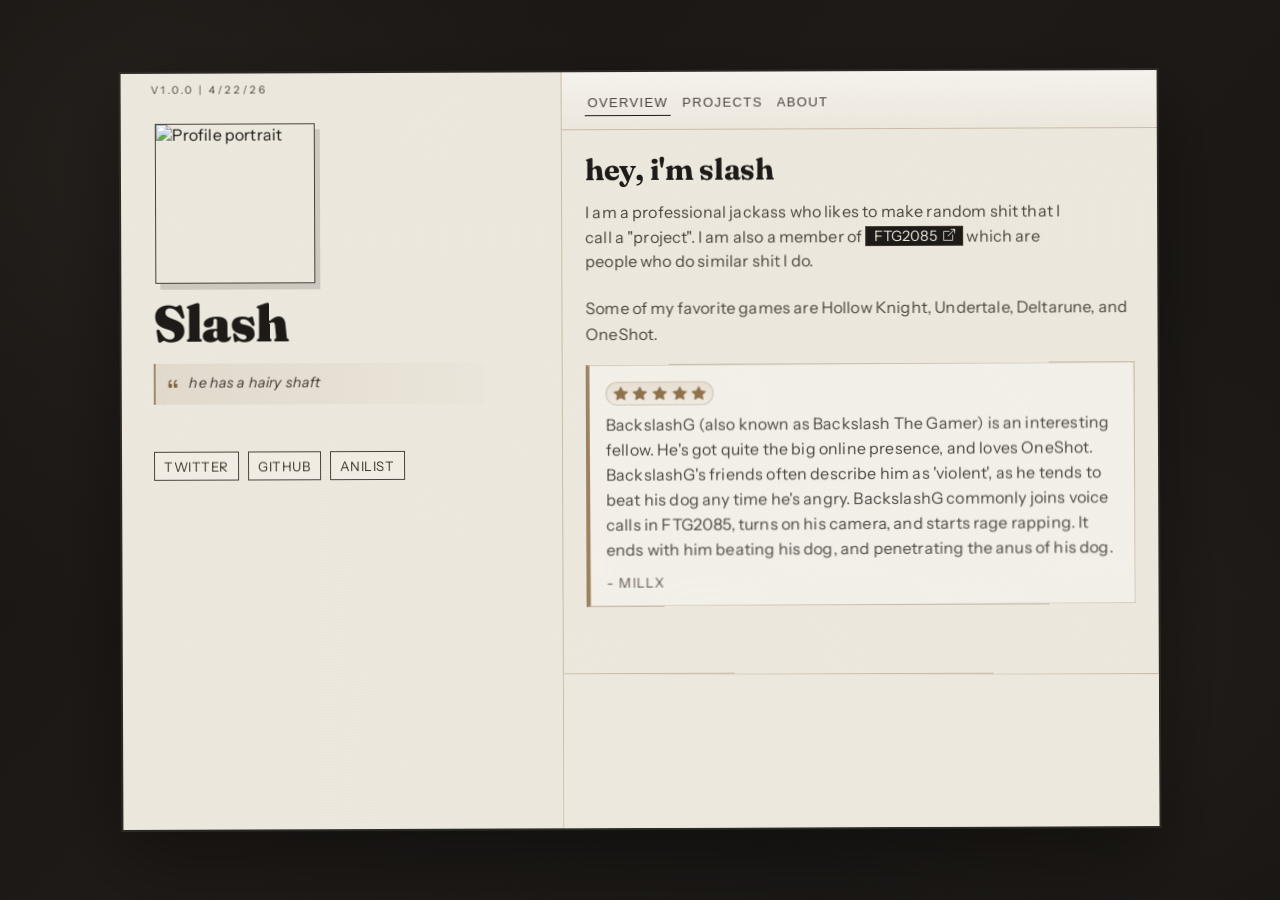
==== index.html @ ae056b09 "fix: resolve desktop scrollbars, clean up ad placement, and fix mobile responsiveness & scrolling" ====
<!doctype html>
<html lang="en">
<head>
	<meta charset="UTF-8">
	<meta name="viewport" content="width=device-width, initial-scale=1.0">
	<title>Slash's Site</title>
	<meta name="description" content="Personal site of Slash featuring projects, social links, profile details, along with other information">
	<meta name="robots" content="index, follow, max-image-preview:large, max-snippet:-1, max-video-preview:-1">
	<meta name="author" content="Slash">
	<meta name="theme-color" content="#1d1a17">
	<link rel="canonical" href="https://sl4sh.site/">

	<meta property="og:type" content="website">
	<meta property="og:site_name" content="Slash">
	<meta property="og:title" content="Slash's Site">
	<meta property="og:description" content="Personal site of Slash featuring projects, social links, profile details, along with other information">
	<meta property="og:url" content="https://sl4sh.site/">
	<meta property="og:locale" content="en_US">

	<meta name="twitter:card" content="summary">
	<meta name="twitter:title" content="Slash's Site">
	<meta name="twitter:description" content="Personal site of Slash featuring projects, social links, profile details, along with other information">

	<link rel="stylesheet" href="styles.css">
	<link rel="stylesheet" href="https://cdn.jsdelivr.net/npm/bootstrap-icons@1.11.3/font/bootstrap-icons.min.css">
	<script type="application/ld+json">
		{
			"@context": "https://schema.org",
			"@type": "WebSite",
			"name": "Slash",
			"url": "https://sl4sh.site/",
			"description": "Personal site of Slash featuring projects, social links, profile details, along with other information",
			"author": {
				"@type": "Person",
				"name": "Slash",
				"sameAs": [
					"https://twitter.com/originalslash",
					"https://github.com/backslashg",
					"https://anilist.co/user/backslashg/"
				]
			}
		}
	</script>
</head>
<body>
	<main class="site">
		<section class="left-pane" aria-label="Profile">
			<img
				class="avatar"
				src="https://millx-raped-me.tixte.co/r/yqeoSfvG_400x400.jpg"
				alt="Profile portrait"
				loading="eager"
				decoding="async"
				fetchpriority="high"
			>

			<h1 class="name">Slash</h1>
			<p class="name-quote" id="name-quote" aria-live="polite">
				<i class="bi bi-quote quote-icon" aria-hidden="true"></i>
				<span class="quote-text">missingno</span>
			</p>

			<nav class="socials" aria-label="Social links">
				<a class="social-link" href="https://twitter.com/originalslash" target="_blank" rel="noreferrer">Twitter</a>
				<a class="social-link" href="https://github.com/forwardslashg" target="_blank" rel="noreferrer">GitHub</a>
				<a class="social-link" href="https://anilist.co/user/backslashg/" target="_blank" rel="noreferrer">AniList</a>
			</nav>

			<div class="embed-stack">
				<iframe
					class="discord-embed"
					title="Discord user embed"
					width="336"
					height="128"
					frameborder="0"
					scrolling="no"
					sandbox="allow-scripts"
					src="https://widgets.vendicated.dev/user?id=1470267547789033523&theme=dark&banner=true&full-banner=false&rounded-corners=true&discord-icon=false&badges=true&guess-nitro=true&background-color=%231d1a17&foreground-color=%23ede8de"
				></iframe>

				<iframe
					class="lastfm-embed"
					title="Last.fm currently playing"
					frameborder="0"
					scrolling="no"
					src="https://lastfm-embed.vercel.app/api/currently-playing?user=backslashg&lang=en&theme=gruvboxDark&borderSize=0&borderRadius=16&showTitle=false"
				></iframe>
			</div>
		</section>

		<section class="right-pane" aria-label="Content panels">
			<div class="tabs" role="tablist" aria-label="Site sections">
				<button class="tab" id="tab-home" role="tab" aria-controls="panel-home" aria-selected="true">Overview</button>
				<button class="tab" id="tab-projects" role="tab" aria-controls="panel-projects" aria-selected="false">Projects</button>
				<button class="tab" id="tab-about" role="tab" aria-controls="panel-about" aria-selected="false">About</button>
			</div>

			<div class="panels">
				<article class="panel active" id="panel-home" role="tabpanel" aria-labelledby="tab-home">
					<h2 class="section-title">hey, i'm slash</h2>
					<p class="lead">
						I am a professional jackass who likes to make random shit that I call a "project". I am also a member of <a class="boxed-external-link" href="https://ftg.gay" target="_blank" rel="noreferrer">FTG2085<i class="bi bi-box-arrow-up-right external-icon" aria-hidden="true"></i></a> which are people who do similar shit I do.
					</p>
					<p class="about-copy">
						Some of my favorite games are Hollow Knight, Undertale, Deltarune, and OneShot.
					</p>

					<div class="testimonials-list" aria-label="Testimonials list">
						<!-- Duplicate .testimonial-card to add more testimonials -->
						<section class="testimonial-card">
							<div class="testimonial-stars" aria-label="5 out of 5 stars">
								<i class="bi bi-star-fill" aria-hidden="true"></i>
								<i class="bi bi-star-fill" aria-hidden="true"></i>
								<i class="bi bi-star-fill" aria-hidden="true"></i>
								<i class="bi bi-star-fill" aria-hidden="true"></i>
								<i class="bi bi-star-fill" aria-hidden="true"></i>
							</div>
							<p class="testimonial-text">BackslashG (also known as Backslash The Gamer) is an interesting fellow. He's got quite the big online presence, and loves OneShot. BackslashG's friends often describe him as 'violent', as he tends to beat his dog any time he's angry. BackslashG commonly joins voice calls in FTG2085, turns on his camera, and starts rage rapping. It ends with him beating his dog, and penetrating the anus of his dog.</p>
							<p class="testimonial-author">- Millx</p>
						</section>
					</div>
				</article>

				<article class="panel" id="panel-projects" role="tabpanel" aria-labelledby="tab-projects">
					<h2 class="section-title">Selected Projects</h2>

					<div class="projects-grid">
						<section class="project project-a">
							<div class="project-meta">
								<h3 class="project-title">SEIZURE</h3>
								<span class="project-type">Discord Tool</span>
							</div>
							<p>
								A Discord utility that rapidly switches themes. Mainly for use on hacked accounts.
							</p>
							<a class="project-link" href="https://github.com/BackslashG/seizure" target="_blank" rel="noreferrer">View on GitHub</a>
						</section>

						<section class="project project-b">
							<div class="project-meta">
								<h3 class="project-title">Cheque</h3>
								<span class="project-type">JavaScript</span>
							</div>
							<p>
								Simple Discord token checker built in JavaScript.
							</p>
							<a class="project-link" href="https://github.com/BackslashG/cheque" target="_blank" rel="noreferrer">View on GitHub</a>
						</section>

						<section class="project project-c">
							<div class="project-meta">
								<h3 class="project-title">slashvertisement</h3>
								<span class="project-type">Web Project</span>
							</div>
							<p>
								The best advertisement service EVER!? (currently inactive since cloudflare charged me $0.86 for it #broke)
							</p>
							<a class="project-link" href="https://sl4sh.site/slashvertisement" target="_blank" rel="noreferrer">Open project</a>
						</section>
					</div>
				</article>

				<article class="panel" id="panel-about" role="tabpanel" aria-labelledby="tab-about">
					<h2 class="section-title">About</h2>
				
					<p class="about-copy">
						I don't know what else to put here. Please use my <a class="boxed-external-link" href="https://torbox.app/subscription?referral=5aa1d4ff-3c47-4983-91fa-a9908dc65124" target="_blank" rel="noreferrer">TorBox referral<i class="bi bi-box-arrow-up-right external-icon" aria-hidden="true"></i></a> 
					</p>
					<p class="note">
						67
					</p>
				</article>
			</div>

			<!-- BEGIN AADS AD UNIT 2442175 -->
			<div id="frame" class="ad-frame">
				<iframe data-aa='2442175' src='//acceptable.a-ads.com/2442175/?size=Adaptive'
								style='border:0; padding:0; width:70%; height:auto; overflow:hidden;display: block;margin: auto'></iframe>
			</div>
			<!-- END AADS AD UNIT 2442175 -->
		</section>
	</main>

	<script src="script.js"></script>
</body>
</html>
---- styles.css ----
@import url('https://fonts.googleapis.com/css2?family=Fraunces:opsz,wght@9..144,700;9..144,900&family=Instrument+Sans:wght@400;500;600&display=swap');

:root {
	--bg: #171513;
	--paper: #ede8de;
	--ink: #1d1a17;
	--ink-soft: #4a433d;
	--frame: #2d2925;
	--accent: #7b6547;
	--line: #cabca8;
	--link: #3b3127;
	--link-hover: #1f1a14;
	--shadow: rgba(0, 0, 0, 0.38);
}

* {
	box-sizing: border-box;
}

html,
body {
	margin: 0;
	height: 100%;
	overflow: hidden;
}

body {
	font-family: "Instrument Sans", "Helvetica Neue", Helvetica, Arial, sans-serif;
	color: var(--ink);
	background:
		radial-gradient(circle at 12% 18%, #24201c 0%, transparent 35%),
		radial-gradient(circle at 88% 72%, #211c18 0%, transparent 30%),
		linear-gradient(132deg, #161310, #1e1a17 44%, #171513);
	display: grid;
	place-items: center;
	letter-spacing: 0.01em;
	-webkit-font-smoothing: antialiased;
	-moz-osx-font-smoothing: grayscale;
}

body::before {
	content: "";
	position: fixed;
	inset: 0;
	pointer-events: none;
	background-image:
		repeating-linear-gradient(0deg, rgba(255, 255, 255, 0.018) 0 1px, transparent 1px 4px),
		repeating-linear-gradient(90deg, rgba(0, 0, 0, 0.02) 0 1px, transparent 1px 3px);
	mix-blend-mode: soft-light;
	opacity: 0.75;
}

.site {
	width: min(1040px, 92vw);
	height: min(760px, 90vh);
	background: var(--paper);
	border: 2px solid var(--frame);
	box-shadow: 0 28px 70px var(--shadow);
	display: grid;
	grid-template-columns: 1fr 1.35fr;
	position: relative;
	transform: rotate(-0.22deg) translateZ(0);
	transform-style: preserve-3d;
	backface-visibility: hidden;
	-webkit-backface-visibility: hidden;
	overflow: hidden;
}

.site::after {
	content: "";
	position: absolute;
	inset: 0;
	background:
		repeating-radial-gradient(circle at 18% 22%, rgba(0, 0, 0, 0.03) 0 1px, transparent 1px 3px);
	opacity: 0.22;
	pointer-events: none;
}

.left-pane {
	border-right: 1px solid var(--line);
	padding: 2.4rem 1.8rem 2rem 2rem;
	display: flex;
	flex-direction: column;
	gap: 1rem;
	position: relative;
}

.left-pane::before {
	content: "V1.0.0 | 4/22/26";
	position: absolute;
	top: 0.65rem;
	left: 1.85rem;
	font-size: 0.66rem;
	letter-spacing: 0.24em;
	color: var(--ink-soft);
}

.avatar {
	width: 160px;
	height: 160px;
	object-fit: cover;
	border: 1px solid var(--ink-soft);
	filter: saturate(0.76) contrast(1.05);
	margin-top: 0.7rem;
	margin-left: 0.1rem;
	box-shadow: 5px 6px 0 rgba(27, 21, 17, 0.14);
}

.name {
	margin: 0;
	font-family: "Fraunces", "Times New Roman", serif;
	font-size: clamp(2.15rem, 4vw, 3.2rem);
	line-height: 0.92;
	font-weight: 900;
	letter-spacing: -0.02em;
	max-width: 12ch;
	text-wrap: balance;
}

.name-quote {
	margin: 0.1rem 0 0.35rem;
	max-width: 33ch;
	display: flex;
	align-items: flex-start;
	gap: 0.55rem;
	padding: 0.52rem 0.65rem 0.56rem;
	border-left: 2px solid #a18a6b;
	background: linear-gradient(90deg, rgba(139, 113, 81, 0.12), rgba(139, 113, 81, 0.02));
	color: #403931;
	font-size: 0.9rem;
	line-height: 1.45;
}

.quote-icon {
	font-size: 0.9rem;
	color: #7f6546;
	margin-top: 0.16rem;
	flex-shrink: 0;
}

.quote-text {
	margin: 0;
	font-style: italic;
	text-wrap: pretty;
}

.bio {
	margin: 0;
	max-width: 34ch;
	color: var(--ink-soft);
	font-size: 0.95rem;
	line-height: 1.5;
	margin-left: 0.3rem;
}

.socials {
	display: flex;
	flex-wrap: wrap;
	gap: 0.55rem;
	margin-top: 0.4rem;
	padding-top: 1.2rem;
}

.embed-stack {
	width: 100%;
	display: flex;
	flex-direction: column;
	align-items: flex-start;
}

.discord-embed {
	width: min(100%, 336px);
	height: 128px;
	border: 0;
	border-radius: 0;
	box-shadow: none;
	margin-top: 0.5rem;
	margin-left: 0;
	margin-right: 0;
	background: transparent;
	overflow: hidden;
	display: block;
}

.lastfm-embed {
	width: min(100%, 336px);
	height: 176px;
	max-height: 170px;
	border: 0;
	border-radius: 0;
	box-shadow: none;
	margin-top: 0.45rem;
	margin-left: 0;
	margin-right: 0;
	background: transparent;
	overflow: hidden;
	display: block;
}

.social-link {
	color: var(--link);
	text-decoration: none;
	border: 1px solid var(--ink-soft);
	padding: 0.35rem 0.58rem;
	font-size: 0.82rem;
	letter-spacing: 0.04em;
	text-transform: uppercase;
	background: rgba(255, 255, 255, 0.2);
	transition: transform 130ms ease, background 130ms ease, color 130ms ease;
}

.social-link:hover,
.social-link:focus-visible {
	transform: translateY(-2px);
	background: #f7f2e9;
	color: var(--link-hover);
	outline: none;
}

.right-pane {
	display: flex;
	flex-direction: column;
	min-height: 0;
}

.tabs {
	display: flex;
	gap: 0.45rem;
	padding: 1.1rem 1.4rem 0.85rem;
	border-bottom: 1px solid var(--line);
	flex-wrap: wrap;
	background: linear-gradient(180deg, rgba(255, 255, 255, 0.46), rgba(255, 255, 255, 0));
}

.tab {
	border: 1px solid transparent;
	background: transparent;
	color: var(--ink-soft);
	font-size: 0.82rem;
	letter-spacing: 0.1em;
	text-transform: uppercase;
	padding: 0.28rem 0.15rem;
	cursor: pointer;
	position: relative;
}

.tab::after {
	content: "";
	position: absolute;
	left: 0;
	bottom: -0.1rem;
	width: 0;
	height: 1px;
	background: var(--ink);
	transition: width 160ms ease;
}

.tab:hover::after,
.tab[aria-selected="true"]::after {
	width: 100%;
}

.panels {
	flex: 1;
	min-height: 0;
	position: relative;
}

.panel {
	position: absolute;
	inset: 0;
	padding: 1.55rem 1.45rem 1.75rem 1.45rem;
	overflow-y: auto;
	opacity: 0;
	transform: translateY(8px);
	pointer-events: none;
	transition: opacity 210ms ease, transform 210ms ease;
}

.panel.active {
	opacity: 1;
	transform: translateY(0);
	pointer-events: auto;
}

.panel::-webkit-scrollbar {
	width: 9px;
}

.panel::-webkit-scrollbar-thumb {
	background: #b8ab95;
	border: 2px solid #e8dfd1;
}

.section-title {
	margin: 0 0 0.95rem;
	font-family: "Fraunces", serif;
	font-size: clamp(1.25rem, 2.5vw, 1.85rem);
	letter-spacing: -0.01em;
	line-height: 1;
}

.lead {
	margin: 0 0 1.4rem;
	max-width: 45ch;
	color: var(--ink-soft);
	line-height: 1.55;
}

.boxed-external-link {
	display: inline-flex;
	align-items: center;
	gap: 0.38rem;
	padding: 0.08rem 0.45rem 0.12rem;
	border: 1px solid #3e352b;
	background: var(--ink);
	color: var(--paper);
	text-decoration: none;
	font-size: 0.9em;
	line-height: 1;
	vertical-align: baseline;
	transform: translateY(-1px);
	transition: background 140ms ease, color 140ms ease, border-color 140ms ease, transform 140ms ease;
}

.boxed-external-link:hover,
.boxed-external-link:focus-visible {
	background: #2b241d;
	color: #fff9f0;
	border-color: #6e5a43;
	transform: translateY(-2px);
	outline: none;
}

.external-icon {
	font-size: 0.84em;
	line-height: 1;
}

.projects-grid {
	display: grid;
	gap: 1rem;
	margin-top: 1.1rem;
}

.project {
	border: 1px solid var(--line);
	padding: 1rem 1rem 0.95rem;
	background: rgba(255, 255, 255, 0.33);
	transition: transform 160ms ease, border-color 160ms ease, background 160ms ease;
}

.project:hover {
	transform: translateY(-2px);
	border-color: #9f8a6f;
	background: rgba(255, 255, 255, 0.52);
}

.project-a {
	width: 91%;
	justify-self: start;
	border-left: 4px solid #9d8261;
	transform: rotate(-0.25deg) translateZ(0);
	transform-style: preserve-3d;
	backface-visibility: hidden;
	-webkit-backface-visibility: hidden;
}

.project-b {
	width: 84%;
	justify-self: end;
	border-top: 3px double #7b6956;
	transform: rotate(0.18deg) translateZ(0);
	transform-style: preserve-3d;
	backface-visibility: hidden;
	-webkit-backface-visibility: hidden;
}

.project-c {
	width: 95%;
	justify-self: start;
	border-right: 4px solid #867159;
	transform: rotate(-0.14deg) translateZ(0);
	transform-style: preserve-3d;
	backface-visibility: hidden;
	-webkit-backface-visibility: hidden;
}

.project-meta {
	display: flex;
	align-items: center;
	justify-content: space-between;
	gap: 0.7rem;
	margin-bottom: 0.4rem;
}

.project-title {
	margin: 0;
	font-family: "Fraunces", serif;
	font-weight: 700;
	font-size: 1.15rem;
	line-height: 1.1;
	letter-spacing: -0.01em;
}

.project-type {
	font-size: 0.72rem;
	color: var(--ink-soft);
	text-transform: uppercase;
	letter-spacing: 0.15em;
	white-space: nowrap;
}

.project p {
	margin: 0;
	color: var(--ink-soft);
	line-height: 1.5;
	font-size: 0.93rem;
	max-width: 62ch;
}

.project-link {
	display: inline-block;
	margin-top: 0.72rem;
	text-decoration: none;
	color: var(--link);
	border-bottom: 1px solid rgba(59, 49, 39, 0.5);
	padding-bottom: 0.08rem;
	font-size: 0.88rem;
	transition: color 140ms ease, border-color 140ms ease;
}

.project-link:hover {
	color: var(--link-hover);
	border-color: var(--link-hover);
}

.testimonials-list {
	display: grid;
	gap: 1rem;
	margin-top: 1rem;
}

.testimonial-card {
	border: 1px solid var(--line);
	padding: 1rem 1rem 0.95rem;
	background: rgba(255, 255, 255, 0.35);
	border-left: 4px solid #9d8261;
	max-width: 58ch;
	transform: rotate(-0.15deg) translateZ(0);
	transform-style: preserve-3d;
	backface-visibility: hidden;
	-webkit-backface-visibility: hidden;
}

.testimonial-stars {
	margin: 0 0 0.45rem;
	display: inline-flex;
	gap: 0.34rem;
	font-size: 0.95rem;
	color: #8f714d;
	line-height: 1;
	padding: 0.22rem 0.42rem;
	background: linear-gradient(180deg, rgba(190, 164, 128, 0.22), rgba(190, 164, 128, 0.08));
	border: 1px solid rgba(120, 98, 72, 0.28);
	border-radius: 999px;
}

.testimonial-stars .bi {
	font-size: 0.9rem;
	filter: drop-shadow(0 1px 0 rgba(255, 247, 230, 0.6));
}

.testimonial-text {
	margin: 0;
	line-height: 1.56;
	color: var(--ink-soft);
}

.testimonial-author {
	margin: 0.75rem 0 0;
	font-size: 0.84rem;
	letter-spacing: 0.09em;
	text-transform: uppercase;
	color: #5c5148;
}

.ad-frame {
	width: 100%;
	margin-top: auto;
	padding: 0.5rem 0;
	background: var(--paper);
	border-top: 1px solid var(--line);
	z-index: 10;
	transform: rotate(0.22deg) translateZ(0);
	transform-style: preserve-3d;
	backface-visibility: hidden;
	-webkit-backface-visibility: hidden;
}

.about-copy {
	max-width: 54ch;
	line-height: 1.62;
	color: var(--ink-soft);
	margin: 0 0 1rem;
}

.note {
	border-top: 1px dashed #a69480;
	margin-top: 1.3rem;
	padding-top: 0.8rem;
	color: #5c5148;
	font-size: 0.86rem;
	max-width: 44ch;
}

@media (max-width: 900px) {
	html,
	body {
		height: auto;
		overflow-y: auto;
	}

	body {
		display: flex;
		flex-direction: column;
		justify-content: flex-start;
		padding: 1.5rem 0;
	}

	.site {
		grid-template-columns: 1fr;
		width: min(680px, 94vw);
		height: auto;
		min-height: auto;
		overflow: visible;
		transform: none;
	}

	.ad-frame {
		transform: none;
		margin-top: 1.5rem;
		border-top: 1px solid var(--line);
		border-bottom: 1px solid var(--line);
	}

	.left-pane {
		border-right: none;
		border-bottom: 1px solid var(--line);
		padding: 2rem 1.35rem 1.25rem;
	}

	.left-pane::before {
		left: 1.4rem;
	}

	.name {
		max-width: none;
	}

	.socials {
		margin-top: 0.2rem;
	}

	.discord-embed {
		width: min(100%, 420px);
	}
}

@media (max-width: 560px) {
	.site {
		width: 95vw;
		height: auto;
		min-height: auto;
	}

	.avatar {
		width: 88px;
		height: 106px;
	}

	.project-a,
	.project-b,
	.project-c {
		width: 100%;
		transform: none;
	}

	.testimonial-card {
		transform: none;
	}
}
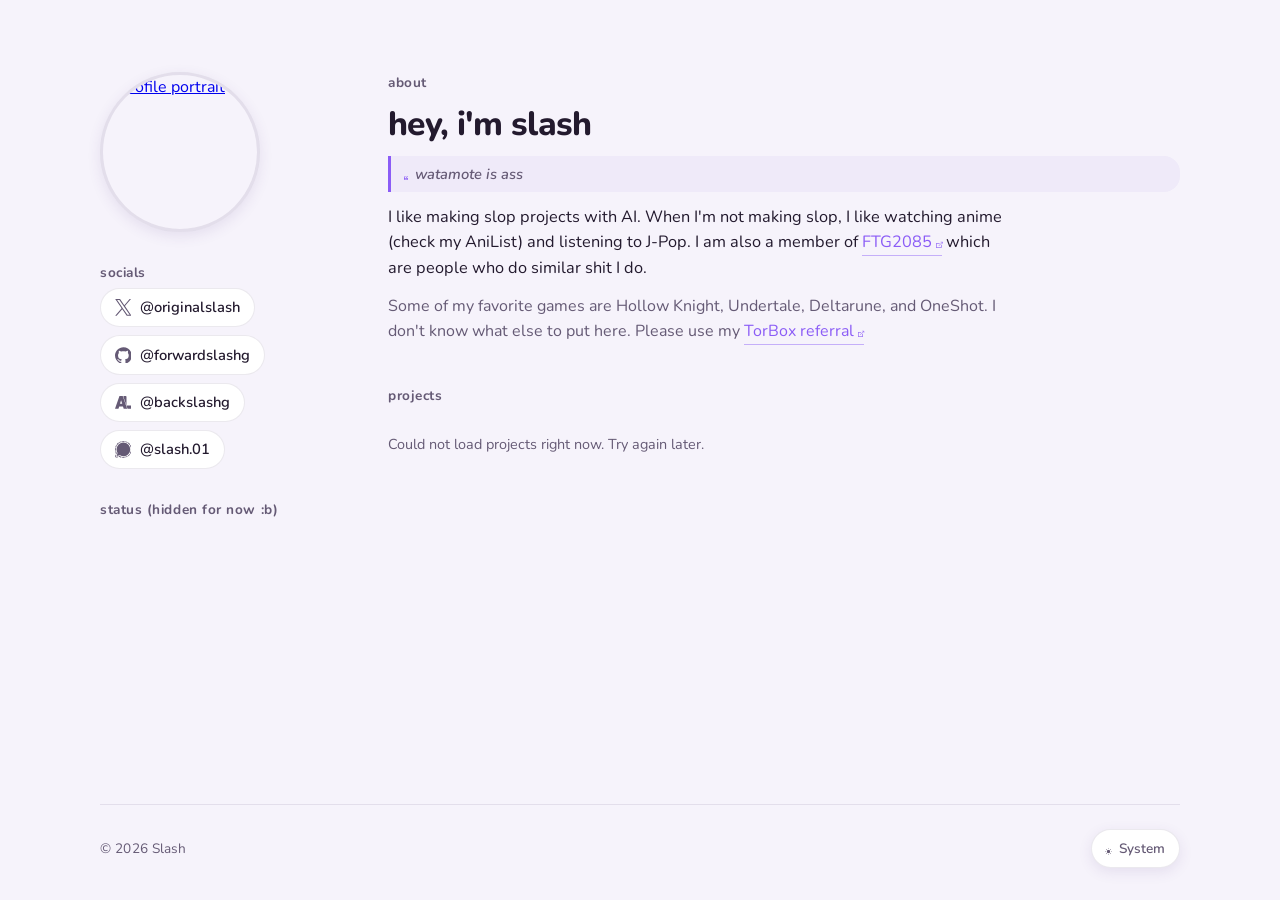
==== commit 3ea76c67: "wow" ====
--- a/index.html
+++ b/index.html
@@ -7,14 +7,24 @@
 	<meta name="description" content="Personal site of Slash featuring projects, social links, profile details, along with other information">
 	<meta name="robots" content="index, follow, max-image-preview:large, max-snippet:-1, max-video-preview:-1">
 	<meta name="author" content="Slash">
-	<meta name="theme-color" content="#1d1a17">
-	<link rel="canonical" href="https://sl4sh.site/">
+	<meta name="theme-color" content="#130d1b">
+	<meta name="color-scheme" content="light dark">
+	<link rel="canonical" href="https://slash.gay/">
+
+	<script>
+	{
+		const colorScheme = localStorage.getItem("color-scheme");
+		if (colorScheme) {
+			document.querySelector('meta[name="color-scheme"]').content = colorScheme;
+		}
+	}
+	</script>
 
 	<meta property="og:type" content="website">
 	<meta property="og:site_name" content="Slash">
 	<meta property="og:title" content="Slash's Site">
-	<meta property="og:description" content="Personal site of Slash featuring projects, social links, profile details, along with other information">
-	<meta property="og:url" content="https://sl4sh.site/">
+	<meta property="og:description" content="the website of the goat backslashg the gamer 2085">
+	<meta property="og:url" content="https://slash.gay/">
 	<meta property="og:locale" content="en_US">
 
 	<meta name="twitter:card" content="summary">
@@ -28,14 +38,14 @@
 			"@context": "https://schema.org",
 			"@type": "WebSite",
 			"name": "Slash",
-			"url": "https://sl4sh.site/",
+			"url": "https://slash.gay/",
 			"description": "Personal site of Slash featuring projects, social links, profile details, along with other information",
 			"author": {
 				"@type": "Person",
 				"name": "Slash",
 				"sameAs": [
 					"https://twitter.com/originalslash",
-					"https://github.com/backslashg",
+					"https://github.com/forwardslashg",
 					"https://anilist.co/user/backslashg/"
 				]
 			}
@@ -43,30 +53,53 @@
 	</script>
 </head>
 <body>
+	<div class="geo-block" id="geo-block-overlay" role="alert" aria-modal="true" aria-labelledby="geo-block-title" hidden>
+		<div class="geo-block__card">
+			<p class="geo-block__emoji" aria-hidden="true">🍁</p>
+			<h1 class="geo-block__title" id="geo-block-title">nice try, eh?</h1>
+			<p class="geo-block__copy">This site is not available in Canada.</p>
+			<p class="geo-block__small">Please go drink your syrup elsewhere.</p>
+		</div>
+	</div>
+
 	<main class="site">
-		<section class="left-pane" aria-label="Profile">
-			<img
-				class="avatar"
-				src="https://millx-raped-me.tixte.co/r/yqeoSfvG_400x400.jpg"
-				alt="Profile portrait"
-				loading="eager"
-				decoding="async"
-				fetchpriority="high"
-			>
+		<aside class="sidebar">
+			<a class="avatar-link" href="/" aria-label="Home">
+				<img
+					class="avatar"
+					src="https://millx-raped-me.tixte.co/r/yqeoSfvG_400x400.jpg"
+					alt="Profile portrait"
+					width="240"
+					height="240"
+					loading="eager"
+					decoding="async"
+					fetchpriority="high"
+				>
+			</a>
 
-			<h1 class="name">Slash</h1>
-			<p class="name-quote" id="name-quote" aria-live="polite">
-				<i class="bi bi-quote quote-icon" aria-hidden="true"></i>
-				<span class="quote-text">missingno</span>
-			</p>
-
+			<p class="label">Socials</p>
 			<nav class="socials" aria-label="Social links">
-				<a class="social-link" href="https://twitter.com/originalslash" target="_blank" rel="noreferrer">Twitter</a>
-				<a class="social-link" href="https://github.com/forwardslashg" target="_blank" rel="noreferrer">GitHub</a>
-				<a class="social-link" href="https://anilist.co/user/backslashg/" target="_blank" rel="noreferrer">AniList</a>
+				<a class="social-link" href="https://twitter.com/originalslash" target="_blank" rel="noreferrer">
+					<svg class="social-icon" viewBox="0 0 24 24" fill="currentColor" aria-hidden="true" focusable="false"><path d="M14.234 10.162 22.977 0h-2.072l-7.591 8.824L7.251 0H.258l9.168 13.343L.258 24H2.33l8.016-9.318L16.749 24h6.993zm-2.837 3.299-.929-1.329L3.076 1.56h3.182l5.965 8.532.929 1.329 7.754 11.09h-3.182z"/></svg>
+					<span>@originalslash</span>
+				</a>
+				<a class="social-link" href="https://github.com/forwardslashg" target="_blank" rel="noreferrer">
+					<svg class="social-icon" viewBox="0 0 24 24" fill="currentColor" aria-hidden="true" focusable="false"><path d="M12 .297c-6.63 0-12 5.373-12 12 0 5.303 3.438 9.8 8.205 11.385.6.113.82-.258.82-.577 0-.285-.01-1.04-.015-2.04-3.338.724-4.042-1.61-4.042-1.61C4.422 18.07 3.633 17.7 3.633 17.7c-1.087-.744.084-.729.084-.729 1.205.084 1.838 1.236 1.838 1.236 1.07 1.835 2.809 1.305 3.495.998.108-.776.417-1.305.76-1.605-2.665-.3-5.466-1.332-5.466-5.93 0-1.31.465-2.38 1.235-3.22-.135-.303-.54-1.523.105-3.176 0 0 1.005-.322 3.3 1.23.96-.267 1.98-.399 3-.405 1.02.006 2.04.138 3 .405 2.28-1.552 3.285-1.23 3.285-1.23.645 1.653.24 2.873.12 3.176.765.84 1.23 1.91 1.23 3.22 0 4.61-2.805 5.625-5.475 5.92.42.36.81 1.096.81 2.22 0 1.606-.015 2.896-.015 3.286 0 .315.21.69.825.57C20.565 22.092 24 17.592 24 12.297c0-6.627-5.373-12-12-12"/></svg>
+					<span>@forwardslashg</span>
+				</a>
+				<a class="social-link" href="https://anilist.co/user/backslashg/" target="_blank" rel="noreferrer">
+					<svg class="social-icon" viewBox="0 0 24 24" fill="currentColor" aria-hidden="true" focusable="false"><path d="M24 17.53v2.421c0 .71-.391 1.101-1.1 1.101h-5l-.057-.165L11.84 3.736c.106-.502.46-.788 1.053-.788h2.422c.71 0 1.1.391 1.1 1.1v12.38H22.9c.71 0 1.1.392 1.1 1.101zM11.034 2.947l6.337 18.104h-4.918l-1.052-3.131H6.019l-1.077 3.131H0L6.361 2.948h4.673zm-.66 10.96-1.69-5.014-1.541 5.015h3.23z"/></svg>
+					<span>@backslashg</span>
+				</a>
+				<a class="social-link" href="https://signal.me/#eu/cCCyEDzXI8mZwX10TNmpmqdItpoNfK7wpCZhd-CrMWQlKyirTAVEJI6PxqQlAC-f" target="_blank" rel="noreferrer">
+					<svg class="social-icon" viewBox="0 0 24 24" fill="currentColor" aria-hidden="true" focusable="false"><path d="M12 0q-.934 0-1.83.139l.17 1.111a11 11 0 0 1 3.32 0l.172-1.111A12 12 0 0 0 12 0M9.152.34A12 12 0 0 0 5.77 1.742l.584.961a10.8 10.8 0 0 1 3.066-1.27zm5.696 0-.268 1.094a10.8 10.8 0 0 1 3.066 1.27l.584-.962A12 12 0 0 0 14.848.34M12 2.25a9.75 9.75 0 0 0-8.539 14.459c.074.134.1.292.064.441l-1.013 4.338 4.338-1.013a.62.62 0 0 1 .441.064A9.7 9.7 0 0 0 12 21.75c5.385 0 9.75-4.365 9.75-9.75S17.385 2.25 12 2.25m-7.092.068a12 12 0 0 0-2.59 2.59l.909.664a11 11 0 0 1 2.345-2.345zm14.184 0-.664.909a11 11 0 0 1 2.345 2.345l.909-.664a12 12 0 0 0-2.59-2.59M1.742 5.77A12 12 0 0 0 .34 9.152l1.094.268a10.8 10.8 0 0 1 1.269-3.066zm20.516 0-.961.584a10.8 10.8 0 0 1 1.27 3.066l1.093-.268a12 12 0 0 0-1.402-3.383M.138 10.168A12 12 0 0 0 0 12q0 .934.139 1.83l1.111-.17A11 11 0 0 1 1.125 12q0-.848.125-1.66zm23.723.002-1.111.17q.125.812.125 1.66c0 .848-.042 1.12-.125 1.66l1.111.172a12.1 12.1 0 0 0 0-3.662M1.434 14.58l-1.094.268a12 12 0 0 0 .96 2.591l-.265 1.14 1.096.255.36-1.539-.188-.365a10.8 10.8 0 0 1-.87-2.35m21.133 0a10.8 10.8 0 0 1-1.27 3.067l.962.584a12 12 0 0 0 1.402-3.383zm-1.793 3.848a11 11 0 0 1-2.345 2.345l.664.909a12 12 0 0 0 2.59-2.59zm-19.959 1.1L.357 21.48a1.8 1.8 0 0 0 2.162 2.161l1.954-.455-.256-1.095-1.953.455a.675.675 0 0 1-.81-.81l.454-1.954zm16.832 1.769a10.8 10.8 0 0 1-3.066 1.27l.268 1.093a12 12 0 0 0 3.382-1.402zm-10.94.213-1.54.36.256 1.095 1.139-.266c.814.415 1.683.74 2.591.961l.268-1.094a10.8 10.8 0 0 1-2.35-.869zm3.634 1.24-.172 1.111a12.1 12.1 0 0 0 3.662 0l-.17-1.111q-.812.125-1.66.125a11 11 0 0 1-1.66-.125"/></svg>
+					<span>@slash.01</span>
+				</a>
 			</nav>
 
+			<p class="label">Status (hidden for now :b)</p>
 			<div class="embed-stack">
+			<!--
 				<iframe
 					class="discord-embed"
 					title="Discord user embed"
@@ -77,7 +110,6 @@
 					sandbox="allow-scripts"
 					src="https://widgets.vendicated.dev/user?id=1470267547789033523&theme=dark&banner=true&full-banner=false&rounded-corners=true&discord-icon=false&badges=true&guess-nitro=true&background-color=%231d1a17&foreground-color=%23ede8de"
 				></iframe>
-
 				<iframe
 					class="lastfm-embed"
 					title="Last.fm currently playing"
@@ -85,102 +117,46 @@
 					scrolling="no"
 					src="https://lastfm-embed.vercel.app/api/currently-playing?user=backslashg&lang=en&theme=gruvboxDark&borderSize=0&borderRadius=16&showTitle=false"
 				></iframe>
+				-->
 			</div>
-		</section>
+		</aside>
 
-		<section class="right-pane" aria-label="Content panels">
-			<div class="tabs" role="tablist" aria-label="Site sections">
-				<button class="tab" id="tab-home" role="tab" aria-controls="panel-home" aria-selected="true">Overview</button>
-				<button class="tab" id="tab-projects" role="tab" aria-controls="panel-projects" aria-selected="false">Projects</button>
-				<button class="tab" id="tab-about" role="tab" aria-controls="panel-about" aria-selected="false">About</button>
-			</div>
+		<div class="content">
+			<section class="section" aria-labelledby="about-label">
+				<p class="label" id="about-label">About</p>
+				<h1 class="name">hey, i'm slash</h1>
+				<p class="name-quote" id="name-quote" aria-live="polite">
+					<i class="bi bi-quote quote-icon" aria-hidden="true"></i>
+					<span class="quote-text">missingno</span>
+				</p>
+				<p class="lead">
+					I like making slop projects with AI. When I'm not making slop, I like watching anime (check my AniList) and listening to J-Pop. I am also a member of <a class="inline-link" href="https://ftg.gay" target="_blank" rel="noreferrer">FTG2085<i class="bi bi-box-arrow-up-right external-icon" aria-hidden="true"></i></a> which are people who do similar shit I do.
+				</p>
+				<p class="body-copy">
+					 Some of my favorite games are Hollow Knight, Undertale, Deltarune, and OneShot. I don't know what else to put here. Please use my <a class="inline-link" href="https://torbox.app/subscription?referral=5aa1d4ff-3c47-4983-91fa-a9908dc65124" target="_blank" rel="noreferrer">TorBox referral<i class="bi bi-box-arrow-up-right external-icon" aria-hidden="true"></i></a>
+				</p>
+			</section>
 
-			<div class="panels">
-				<article class="panel active" id="panel-home" role="tabpanel" aria-labelledby="tab-home">
-					<h2 class="section-title">hey, i'm slash</h2>
-					<p class="lead">
-						I am a professional jackass who likes to make random shit that I call a "project". I am also a member of <a class="boxed-external-link" href="https://ftg.gay" target="_blank" rel="noreferrer">FTG2085<i class="bi bi-box-arrow-up-right external-icon" aria-hidden="true"></i></a> which are people who do similar shit I do.
-					</p>
-					<p class="about-copy">
-						Some of my favorite games are Hollow Knight, Undertale, Deltarune, and OneShot.
-					</p>
-
-					<div class="testimonials-list" aria-label="Testimonials list">
-						<!-- Duplicate .testimonial-card to add more testimonials -->
-						<section class="testimonial-card">
-							<div class="testimonial-stars" aria-label="5 out of 5 stars">
-								<i class="bi bi-star-fill" aria-hidden="true"></i>
-								<i class="bi bi-star-fill" aria-hidden="true"></i>
-								<i class="bi bi-star-fill" aria-hidden="true"></i>
-								<i class="bi bi-star-fill" aria-hidden="true"></i>
-								<i class="bi bi-star-fill" aria-hidden="true"></i>
-							</div>
-							<p class="testimonial-text">BackslashG (also known as Backslash The Gamer) is an interesting fellow. He's got quite the big online presence, and loves OneShot. BackslashG's friends often describe him as 'violent', as he tends to beat his dog any time he's angry. BackslashG commonly joins voice calls in FTG2085, turns on his camera, and starts rage rapping. It ends with him beating his dog, and penetrating the anus of his dog.</p>
-							<p class="testimonial-author">- Millx</p>
-						</section>
-					</div>
-				</article>
-
-				<article class="panel" id="panel-projects" role="tabpanel" aria-labelledby="tab-projects">
-					<h2 class="section-title">Selected Projects</h2>
-
-					<div class="projects-grid">
-						<section class="project project-a">
-							<div class="project-meta">
-								<h3 class="project-title">SEIZURE</h3>
-								<span class="project-type">Discord Tool</span>
-							</div>
-							<p>
-								A Discord utility that rapidly switches themes. Mainly for use on hacked accounts.
-							</p>
-							<a class="project-link" href="https://github.com/BackslashG/seizure" target="_blank" rel="noreferrer">View on GitHub</a>
-						</section>
-
-						<section class="project project-b">
-							<div class="project-meta">
-								<h3 class="project-title">Cheque</h3>
-								<span class="project-type">JavaScript</span>
-							</div>
-							<p>
-								Simple Discord token checker built in JavaScript.
-							</p>
-							<a class="project-link" href="https://github.com/BackslashG/cheque" target="_blank" rel="noreferrer">View on GitHub</a>
-						</section>
-
-						<section class="project project-c">
-							<div class="project-meta">
-								<h3 class="project-title">slashvertisement</h3>
-								<span class="project-type">Web Project</span>
-							</div>
-							<p>
-								The best advertisement service EVER!? (currently inactive since cloudflare charged me $0.86 for it #broke)
-							</p>
-							<a class="project-link" href="https://sl4sh.site/slashvertisement" target="_blank" rel="noreferrer">Open project</a>
-						</section>
-					</div>
-				</article>
-
-				<article class="panel" id="panel-about" role="tabpanel" aria-labelledby="tab-about">
-					<h2 class="section-title">About</h2>
-				
-					<p class="about-copy">
-						I don't know what else to put here. Please use my <a class="boxed-external-link" href="https://torbox.app/subscription?referral=5aa1d4ff-3c47-4983-91fa-a9908dc65124" target="_blank" rel="noreferrer">TorBox referral<i class="bi bi-box-arrow-up-right external-icon" aria-hidden="true"></i></a> 
-					</p>
-					<p class="note">
-						67
-					</p>
-				</article>
-			</div>
-
-			<!-- BEGIN AADS AD UNIT 2442175 -->
-			<div id="frame" class="ad-frame">
-				<iframe data-aa='2442175' src='//acceptable.a-ads.com/2442175/?size=Adaptive'
-								style='border:0; padding:0; width:70%; height:auto; overflow:hidden;display: block;margin: auto'></iframe>
-			</div>
-			<!-- END AADS AD UNIT 2442175 -->
-		</section>
+			<section class="section" aria-labelledby="projects-label">
+				<p class="label" id="projects-label">Projects</p>
+				<div class="projects" id="projects-grid">
+					<noscript>
+						<p class="projects-error">JavaScript is required to load projects.</p>
+					</noscript>
+				</div>
+			</section>
+		</div>
 	</main>
 
-	<script src="script.js"></script>
+	<footer class="site-footer">
+		<span class="footer-copy">© 2026 Slash</span>
+		<button class="theme-toggle" id="theme-toggle" type="button" aria-pressed="false" aria-label="Toggle color scheme">
+			<i class="bi bi-moon-stars-fill toggle-icon" aria-hidden="true"></i>
+			<span class="toggle-text">System</span>
+		</button>
+	</footer>
+
+	<script src="geo-block.js" defer></script>
+	<script src="script.js" defer></script>
 </body>
 </html>
--- a/styles.css
+++ b/styles.css
@@ -1,592 +1,631 @@
-@import url('https://fonts.googleapis.com/css2?family=Fraunces:opsz,wght@9..144,700;9..144,900&family=Instrument+Sans:wght@400;500;600&display=swap');
-
+@import url('https://fonts.googleapis.com/css2?family=Nunito:wght@400;500;600;700;800&display=swap');
+
+/* ---------------------------------------------------------------
+   Tier 1: literal tokens
+--------------------------------------------------------------- */
 :root {
-	--bg: #171513;
-	--paper: #ede8de;
-	--ink: #1d1a17;
-	--ink-soft: #4a433d;
-	--frame: #2d2925;
-	--accent: #7b6547;
-	--line: #cabca8;
-	--link: #3b3127;
-	--link-hover: #1f1a14;
-	--shadow: rgba(0, 0, 0, 0.38);
-}
-
-* {
+	--font-sans: "Nunito", -apple-system, "Segoe UI", Roboto, sans-serif;
+
+	/* light */
+	--bg-light: #f6f3fb;
+	--text-light: #231a2e;
+	--muted-light: #655a75;
+	--accent-light: #8b5cf6;
+	--surface-light: #ffffff;
+	--surface-border-light: rgba(58, 38, 90, 0.10);
+	--surface-hover-light: #fbf9fe;
+	--code-surface-light: #efeaf9;
+
+	/* dark */
+	--bg-dark: #130d1b;
+	--text-dark: #e6dff0;
+	--muted-dark: #b3a7c4;
+	--accent-dark: #b794f6;
+	--surface-dark: rgba(255, 255, 255, 0.04);
+	--surface-border-dark: rgba(255, 255, 255, 0.09);
+	--surface-hover-dark: rgba(255, 255, 255, 0.065);
+	--code-surface-dark: rgba(183, 148, 246, 0.12);
+
+	/* cutey */
+	--radius: 16px;
+	--radius-lg: 20px;
+	--shadow-soft: 0 4px 14px rgba(80, 50, 130, 0.10);
+}
+
+/* ---------------------------------------------------------------
+   Tier 2/3: semantic tokens — resolve by color-scheme
+   media-query fallback first (broadest support), then light-dark()
+--------------------------------------------------------------- */
+:root {
+	color-scheme: light dark;
+
+	--bg: var(--bg-light);
+	--text: var(--text-light);
+	--muted: var(--muted-light);
+	--accent: var(--accent-light);
+	--surface: var(--surface-light);
+	--surface-border: var(--surface-border-light);
+	--surface-hover: var(--surface-hover-light);
+	--code-surface: var(--code-surface-light);
+}
+
+@media (prefers-color-scheme: dark) {
+	:root {
+		--bg: var(--bg-dark);
+		--text: var(--text-dark);
+		--muted: var(--muted-dark);
+		--accent: var(--accent-dark);
+		--surface: var(--surface-dark);
+		--surface-border: var(--surface-border-dark);
+		--surface-hover: var(--surface-hover-dark);
+		--code-surface: var(--code-surface-dark);
+	}
+}
+
+/* Pinned overrides — the toggle sets <html class="theme-light|theme-dark"> */
+.theme-light {
+	color-scheme: light;
+	--bg: var(--bg-light);
+	--text: var(--text-light);
+	--muted: var(--muted-light);
+	--accent: var(--accent-light);
+	--surface: var(--surface-light);
+	--surface-border: var(--surface-border-light);
+	--surface-hover: var(--surface-hover-light);
+	--code-surface: var(--code-surface-light);
+}
+
+.theme-dark {
+	color-scheme: dark;
+	--bg: var(--bg-dark);
+	--text: var(--text-dark);
+	--muted: var(--muted-dark);
+	--accent: var(--accent-dark);
+	--surface: var(--surface-dark);
+	--surface-border: var(--surface-border-dark);
+	--surface-hover: var(--surface-hover-dark);
+	--code-surface: var(--code-surface-dark);
+}
+
+@supports (color: light-dark(white, black)) {
+	:root {
+		--bg: light-dark(var(--bg-light), var(--bg-dark));
+		--text: light-dark(var(--text-light), var(--text-dark));
+		--muted: light-dark(var(--muted-light), var(--muted-dark));
+		--accent: light-dark(var(--accent-light), var(--accent-dark));
+		--surface: light-dark(var(--surface-light), var(--surface-dark));
+		--surface-border: light-dark(var(--surface-border-light), var(--surface-border-dark));
+		--surface-hover: light-dark(var(--surface-hover-light), var(--surface-hover-dark));
+		--code-surface: light-dark(var(--code-surface-light), var(--code-surface-dark));
+	}
+
+	.theme-light {
+		--bg: light-dark(var(--bg-light), var(--bg-light));
+		--text: light-dark(var(--text-light), var(--text-light));
+		--muted: light-dark(var(--muted-light), var(--muted-light));
+		--accent: light-dark(var(--accent-light), var(--accent-light));
+		--surface: light-dark(var(--surface-light), var(--surface-light));
+		--surface-border: light-dark(var(--surface-border-light), var(--surface-border-light));
+		--surface-hover: light-dark(var(--surface-hover-light), var(--surface-hover-light));
+		--code-surface: light-dark(var(--code-surface-light), var(--code-surface-light));
+	}
+
+	.theme-dark {
+		--bg: light-dark(var(--bg-dark), var(--bg-dark));
+		--text: light-dark(var(--text-dark), var(--text-dark));
+		--muted: light-dark(var(--muted-dark), var(--muted-dark));
+		--accent: light-dark(var(--accent-dark), var(--accent-dark));
+		--surface: light-dark(var(--surface-dark), var(--surface-dark));
+		--surface-border: light-dark(var(--surface-border-dark), var(--surface-border-dark));
+		--surface-hover: light-dark(var(--surface-hover-dark), var(--surface-hover-dark));
+		--code-surface: light-dark(var(--code-surface-dark), var(--code-surface-dark));
+	}
+}
+
+/* ---------------------------------------------------------------
+   Base
+--------------------------------------------------------------- */
+*,
+*::before,
+*::after {
 	box-sizing: border-box;
 }
 
-html,
+html {
+	-webkit-text-size-adjust: 100%;
+}
+
 body {
 	margin: 0;
-	height: 100%;
+	font-family: var(--font-sans);
+	font-size-adjust: from-font;
+	background-color: var(--bg);
+	color: var(--text);
+	line-height: 1.55;
+	-webkit-font-smoothing: antialiased;
+	-moz-osx-font-smoothing: grayscale;
+	min-height: 100dvh;
+	display: flex;
+	flex-direction: column;
+	align-items: center;
+	transition: background-color 160ms ease, color 160ms ease;
+}
+
+img {
+	max-width: 100%;
+	display: block;
+}
+
+/* ---------------------------------------------------------------
+   Layout
+--------------------------------------------------------------- */
+.site {
+	width: min(1080px, 92vw);
+	display: flex;
+	flex-direction: row;
+	align-items: flex-start;
+	gap: 3rem;
+	padding-block: 4.5rem 3rem;
+	flex: 1;
+}
+
+.sidebar {
+	inline-size: 240px;
+	flex-shrink: 0;
+	display: flex;
+	flex-direction: column;
+	align-items: flex-start;
+	gap: 0.35rem;
+}
+
+.sidebar .label {
+	margin-block-start: 1.5rem;
+}
+
+.content {
+	flex: 1;
+	min-inline-size: 0;
+	display: flex;
+	flex-direction: column;
+	gap: 2.5rem;
+}
+
+.section {
+	display: flex;
+	flex-direction: column;
+	gap: 0.8rem;
+}
+
+.site-footer {
+	width: min(1080px, 92vw);
+	display: flex;
+	align-items: center;
+	justify-content: space-between;
+	gap: 1rem;
+	padding-block: 1.5rem 2rem;
+	border-block-start: 1px solid var(--surface-border);
+	color: var(--muted);
+	font-size: 0.85rem;
+}
+
+/* ---------------------------------------------------------------
+   Typography
+--------------------------------------------------------------- */
+.label {
+	margin: 0;
+	font-size: 0.85rem;
+	font-weight: 700;
+	color: var(--muted);
+	letter-spacing: 0.04em;
+	text-transform: lowercase;
+}
+
+.name {
+	margin: 0;
+	font-size: clamp(1.7rem, 4vw, 2.1rem);
+	font-weight: 800;
+	letter-spacing: -0.02em;
+	line-height: 1.12;
+	text-wrap: balance;
+}
+
+.lead,
+.body-copy {
+	margin: 0;
+	color: var(--muted);
+	max-inline-size: 62ch;
+	text-wrap: pretty;
+}
+
+.lead {
+	font-size: 1.02rem;
+	color: var(--text);
+}
+
+.name-quote {
+	margin: 0;
+	display: inline-flex;
+	align-items: baseline;
+	gap: 0.4rem;
+	padding: 0.4rem 0.75rem;
+	background-color: var(--code-surface);
+	border-inline-start: 3px solid var(--accent);
+	border-radius: 0 var(--radius) var(--radius) 0;
+	font-size: 0.92rem;
+	font-weight: 600;
+	font-style: italic;
+	color: var(--muted);
+}
+
+.quote-icon {
+	font-size: 0.85em;
+	color: var(--accent);
+	transform: translateY(0.08em);
+}
+
+/* ---------------------------------------------------------------
+   Avatar
+--------------------------------------------------------------- */
+.avatar-link {
+	border-radius: 50%;
+	outline-offset: 4px;
+	flex-shrink: 0;
+}
+
+.avatar {
+	inline-size: 160px;
+	block-size: 160px;
+	border-radius: 50%;
+	object-fit: cover;
+	border: 3px solid var(--surface-border);
+	box-shadow: var(--shadow-soft);
+	transition: transform 180ms ease, box-shadow 180ms ease;
+}
+
+.avatar-link:hover .avatar,
+.avatar-link:focus-visible .avatar {
+	transform: scale(1.04) rotate(2deg);
+	box-shadow: 0 6px 20px rgba(80, 50, 130, 0.18);
+}
+
+/* ---------------------------------------------------------------
+   Socials
+--------------------------------------------------------------- */
+.socials {
+	display: flex;
+	flex-direction: column;
+	align-items: flex-start;
+	gap: 0.5rem;
+}
+
+.social-link {
+	display: inline-flex;
+	align-items: center;
+	gap: 0.55rem;
+	padding: 0.45rem 0.85rem;
+	color: var(--text);
+	text-decoration: none;
+	font-size: 0.92rem;
+	font-weight: 600;
+	background-color: var(--surface);
+	border: 1px solid var(--surface-border);
+	border-radius: 999px;
+	transition: color 140ms ease, background-color 140ms ease, border-color 140ms ease, transform 140ms ease;
+	outline-offset: 2px;
+}
+
+.social-icon {
+	inline-size: 1.05rem;
+	block-size: 1.05rem;
+	color: var(--muted);
+	transition: color 140ms ease;
+	flex-shrink: 0;
+}
+
+.social-link:hover,
+.social-link:focus-visible {
+	color: var(--accent);
+	border-color: var(--accent);
+	background-color: var(--surface-hover);
+	transform: translateY(-1px);
+}
+
+.social-link:hover .social-icon,
+.social-link:focus-visible .social-icon {
+	color: var(--accent);
+}
+
+/* ---------------------------------------------------------------
+   Inline links
+--------------------------------------------------------------- */
+.inline-link {
+	color: var(--accent);
+	text-decoration: none;
+	display: inline-flex;
+	align-items: baseline;
+	gap: 0.25rem;
+	border-block-end: 1px solid color-mix(in srgb, var(--accent) 45%, transparent);
+	transition: border-color 140ms ease;
+}
+
+.inline-link:hover,
+.inline-link:focus-visible {
+	border-block-end-color: var(--accent);
+}
+
+.external-icon {
+	font-size: 0.8em;
+	transform: translateY(-0.05em);
+}
+
+/* ---------------------------------------------------------------
+   Embeds
+--------------------------------------------------------------- */
+.embed-stack {
+	display: flex;
+	flex-direction: column;
+	gap: 0.75rem;
+	inline-size: 100%;
+}
+
+.discord-embed {
+	inline-size: min(100%, 336px);
+	block-size: 128px;
+	border: 1px solid var(--surface-border);
+	border-radius: var(--radius-lg);
+	box-shadow: var(--shadow-soft);
+	background: transparent;
 	overflow: hidden;
 }
 
-body {
-	font-family: "Instrument Sans", "Helvetica Neue", Helvetica, Arial, sans-serif;
-	color: var(--ink);
-	background:
-		radial-gradient(circle at 12% 18%, #24201c 0%, transparent 35%),
-		radial-gradient(circle at 88% 72%, #211c18 0%, transparent 30%),
-		linear-gradient(132deg, #161310, #1e1a17 44%, #171513);
+.lastfm-embed {
+	inline-size: min(100%, 336px);
+	block-size: 176px;
+	border: 1px solid var(--surface-border);
+	border-radius: var(--radius-lg);
+	box-shadow: var(--shadow-soft);
+	background: transparent;
+	overflow: hidden;
+}
+
+/* ---------------------------------------------------------------
+   Projects
+--------------------------------------------------------------- */
+.projects {
+	display: grid;
+	grid-template-columns: repeat(auto-fill, minmax(230px, 1fr));
+	gap: 0.9rem;
+}
+
+.project-card {
+	display: flex;
+	flex-direction: column;
+	gap: 0.35rem;
+	padding: 1.05rem 1.05rem 0.95rem;
+	background-color: var(--surface);
+	border: 1px solid var(--surface-border);
+	border-radius: var(--radius-lg);
+	box-shadow: var(--shadow-soft);
+	text-decoration: none;
+	color: inherit;
+	transition: transform 180ms ease, border-color 180ms ease, background-color 180ms ease, box-shadow 180ms ease;
+}
+
+.project-card:hover,
+.project-card:focus-visible {
+	transform: translateY(-3px) rotate(-0.5deg);
+	border-color: var(--accent);
+	background-color: var(--surface-hover);
+	box-shadow: 0 8px 22px rgba(80, 50, 130, 0.16);
+}
+
+.project-owner {
+	font-size: 0.78rem;
+	font-weight: 600;
+	color: var(--muted);
+	letter-spacing: 0.02em;
+}
+
+.project-title {
+	font-size: 1.05rem;
+	font-weight: 800;
+	color: var(--text);
+	letter-spacing: -0.01em;
+}
+
+.project-desc {
+	font-size: 0.88rem;
+	color: var(--muted);
+	line-height: 1.5;
+	flex: 1;
+}
+
+.project-meta {
+	display: flex;
+	align-items: center;
+	gap: 0.9rem;
+	margin-block-start: 0.4rem;
+	font-size: 0.8rem;
+	color: var(--muted);
+}
+
+.project-stars {
+	display: inline-flex;
+	align-items: center;
+	gap: 0.25rem;
+}
+
+.project-lang {
+	display: inline-flex;
+	align-items: center;
+	gap: 0.3rem;
+}
+
+.projects-loading,
+.projects-error {
+	grid-column: 1 / -1;
+	color: var(--muted);
+	font-size: 0.9rem;
+}
+
+/* ---------------------------------------------------------------
+   Footer & theme toggle
+--------------------------------------------------------------- */
+.footer-copy {
+	letter-spacing: 0.01em;
+}
+
+.theme-toggle {
+	display: inline-flex;
+	align-items: center;
+	gap: 0.45rem;
+	padding: 0.45rem 0.85rem;
+	font: inherit;
+	font-size: 0.85rem;
+	font-weight: 600;
+	color: var(--muted);
+	background-color: var(--surface);
+	border: 1px solid var(--surface-border);
+	border-radius: 999px;
+	box-shadow: var(--shadow-soft);
+	cursor: pointer;
+	transition: color 140ms ease, border-color 140ms ease, background-color 140ms ease, transform 140ms ease;
+}
+
+.theme-toggle:hover,
+.theme-toggle:focus-visible {
+	color: var(--accent);
+	border-color: var(--accent);
+	transform: translateY(-1px);
+}
+
+.toggle-icon {
+	font-size: 0.9rem;
+}
+
+/* ---------------------------------------------------------------
+   Focus
+--------------------------------------------------------------- */
+:focus-visible {
+	outline: 2px solid var(--accent);
+	outline-offset: 2px;
+	border-radius: 2px;
+}
+
+/* ---------------------------------------------------------------
+   Selection
+--------------------------------------------------------------- */
+::selection {
+	background-color: color-mix(in srgb, var(--accent) 35%, transparent);
+}
+
+/* ---------------------------------------------------------------
+   Reduced motion
+--------------------------------------------------------------- */
+@media (prefers-reduced-motion: reduce) {
+	*,
+	*::before,
+	*::after {
+		transition-duration: 0.01ms !important;
+		animation-duration: 0.01ms !important;
+		animation-iteration-count: 1 !important;
+		scroll-behavior: auto !important;
+	}
+}
+
+/* ---------------------------------------------------------------
+   Responsive
+--------------------------------------------------------------- */
+@media (max-width: 880px) {
+	.site {
+		flex-direction: column;
+		gap: 2.25rem;
+		padding-block: 2.5rem 2rem;
+	}
+
+	.sidebar {
+		inline-size: 100%;
+	}
+
+	.sidebar .label {
+		margin-block-start: 1.25rem;
+	}
+
+	.avatar {
+		inline-size: 120px;
+		block-size: 120px;
+	}
+
+	.embed-stack {
+		max-inline-size: 420px;
+	}
+
+	.content {
+		inline-size: 100%;
+		gap: 2.25rem;
+	}
+}
+
+@media (max-width: 480px) {
+	.projects {
+		grid-template-columns: 1fr;
+	}
+
+	.avatar {
+		inline-size: 96px;
+		block-size: 96px;
+	}
+}
+
+/* ---------------------------------------------------------------
+   Anti-Canada block overlay
+--------------------------------------------------------------- */
+.geo-block {
+	position: fixed;
+	inset: 0;
+	z-index: 9999;
 	display: grid;
 	place-items: center;
-	letter-spacing: 0.01em;
-	-webkit-font-smoothing: antialiased;
-	-moz-osx-font-smoothing: grayscale;
-}
-
-body::before {
-	content: "";
-	position: fixed;
-	inset: 0;
-	pointer-events: none;
-	background-image:
-		repeating-linear-gradient(0deg, rgba(255, 255, 255, 0.018) 0 1px, transparent 1px 4px),
-		repeating-linear-gradient(90deg, rgba(0, 0, 0, 0.02) 0 1px, transparent 1px 3px);
-	mix-blend-mode: soft-light;
-	opacity: 0.75;
-}
-
-.site {
-	width: min(1040px, 92vw);
-	height: min(760px, 90vh);
-	background: var(--paper);
-	border: 2px solid var(--frame);
-	box-shadow: 0 28px 70px var(--shadow);
-	display: grid;
-	grid-template-columns: 1fr 1.35fr;
-	position: relative;
-	transform: rotate(-0.22deg) translateZ(0);
-	transform-style: preserve-3d;
-	backface-visibility: hidden;
-	-webkit-backface-visibility: hidden;
-	overflow: hidden;
-}
-
-.site::after {
-	content: "";
-	position: absolute;
-	inset: 0;
-	background:
-		repeating-radial-gradient(circle at 18% 22%, rgba(0, 0, 0, 0.03) 0 1px, transparent 1px 3px);
-	opacity: 0.22;
-	pointer-events: none;
-}
-
-.left-pane {
-	border-right: 1px solid var(--line);
-	padding: 2.4rem 1.8rem 2rem 2rem;
-	display: flex;
-	flex-direction: column;
-	gap: 1rem;
-	position: relative;
-}
-
-.left-pane::before {
-	content: "V1.0.0 | 4/22/26";
-	position: absolute;
-	top: 0.65rem;
-	left: 1.85rem;
-	font-size: 0.66rem;
-	letter-spacing: 0.24em;
-	color: var(--ink-soft);
-}
-
-.avatar {
-	width: 160px;
-	height: 160px;
-	object-fit: cover;
-	border: 1px solid var(--ink-soft);
-	filter: saturate(0.76) contrast(1.05);
-	margin-top: 0.7rem;
-	margin-left: 0.1rem;
-	box-shadow: 5px 6px 0 rgba(27, 21, 17, 0.14);
-}
-
-.name {
+	padding: 1.5rem;
+	background-color: var(--bg);
+}
+
+.geo-block[hidden] {
+	display: none;
+}
+
+.geo-block__card {
+	max-inline-size: 30rem;
+	text-align: center;
+	background-color: var(--surface);
+	border: 1px solid var(--surface-border);
+	border-radius: var(--radius-lg);
+	padding: 2rem 1.5rem;
+	box-shadow: 0 8px 30px rgba(80, 50, 130, 0.25);
+}
+
+.geo-block__emoji {
+	margin: 0 0 0.5rem;
+	font-size: 2.5rem;
+	line-height: 1;
+}
+
+.geo-block__title {
+	margin: 0 0 0.6rem;
+	font-size: 1.6rem;
+	font-weight: 800;
+	color: var(--accent);
+	letter-spacing: -0.01em;
+}
+
+.geo-block__copy {
+	margin: 0 0 0.8rem;
+	font-size: 1.02rem;
+	color: var(--text);
+}
+
+.geo-block__small {
 	margin: 0;
-	font-family: "Fraunces", "Times New Roman", serif;
-	font-size: clamp(2.15rem, 4vw, 3.2rem);
-	line-height: 0.92;
-	font-weight: 900;
-	letter-spacing: -0.02em;
-	max-width: 12ch;
-	text-wrap: balance;
-}
-
-.name-quote {
-	margin: 0.1rem 0 0.35rem;
-	max-width: 33ch;
-	display: flex;
-	align-items: flex-start;
-	gap: 0.55rem;
-	padding: 0.52rem 0.65rem 0.56rem;
-	border-left: 2px solid #a18a6b;
-	background: linear-gradient(90deg, rgba(139, 113, 81, 0.12), rgba(139, 113, 81, 0.02));
-	color: #403931;
-	font-size: 0.9rem;
-	line-height: 1.45;
-}
-
-.quote-icon {
-	font-size: 0.9rem;
-	color: #7f6546;
-	margin-top: 0.16rem;
-	flex-shrink: 0;
-}
-
-.quote-text {
-	margin: 0;
-	font-style: italic;
-	text-wrap: pretty;
-}
-
-.bio {
-	margin: 0;
-	max-width: 34ch;
-	color: var(--ink-soft);
-	font-size: 0.95rem;
-	line-height: 1.5;
-	margin-left: 0.3rem;
-}
-
-.socials {
-	display: flex;
-	flex-wrap: wrap;
-	gap: 0.55rem;
-	margin-top: 0.4rem;
-	padding-top: 1.2rem;
-}
-
-.embed-stack {
-	width: 100%;
-	display: flex;
-	flex-direction: column;
-	align-items: flex-start;
-}
-
-.discord-embed {
-	width: min(100%, 336px);
-	height: 128px;
-	border: 0;
-	border-radius: 0;
-	box-shadow: none;
-	margin-top: 0.5rem;
-	margin-left: 0;
-	margin-right: 0;
-	background: transparent;
-	overflow: hidden;
-	display: block;
-}
-
-.lastfm-embed {
-	width: min(100%, 336px);
-	height: 176px;
-	max-height: 170px;
-	border: 0;
-	border-radius: 0;
-	box-shadow: none;
-	margin-top: 0.45rem;
-	margin-left: 0;
-	margin-right: 0;
-	background: transparent;
-	overflow: hidden;
-	display: block;
-}
-
-.social-link {
-	color: var(--link);
-	text-decoration: none;
-	border: 1px solid var(--ink-soft);
-	padding: 0.35rem 0.58rem;
-	font-size: 0.82rem;
-	letter-spacing: 0.04em;
-	text-transform: uppercase;
-	background: rgba(255, 255, 255, 0.2);
-	transition: transform 130ms ease, background 130ms ease, color 130ms ease;
-}
-
-.social-link:hover,
-.social-link:focus-visible {
-	transform: translateY(-2px);
-	background: #f7f2e9;
-	color: var(--link-hover);
-	outline: none;
-}
-
-.right-pane {
-	display: flex;
-	flex-direction: column;
-	min-height: 0;
-}
-
-.tabs {
-	display: flex;
-	gap: 0.45rem;
-	padding: 1.1rem 1.4rem 0.85rem;
-	border-bottom: 1px solid var(--line);
-	flex-wrap: wrap;
-	background: linear-gradient(180deg, rgba(255, 255, 255, 0.46), rgba(255, 255, 255, 0));
-}
-
-.tab {
-	border: 1px solid transparent;
-	background: transparent;
-	color: var(--ink-soft);
-	font-size: 0.82rem;
-	letter-spacing: 0.1em;
-	text-transform: uppercase;
-	padding: 0.28rem 0.15rem;
-	cursor: pointer;
-	position: relative;
-}
-
-.tab::after {
-	content: "";
-	position: absolute;
-	left: 0;
-	bottom: -0.1rem;
-	width: 0;
-	height: 1px;
-	background: var(--ink);
-	transition: width 160ms ease;
-}
-
-.tab:hover::after,
-.tab[aria-selected="true"]::after {
-	width: 100%;
-}
-
-.panels {
-	flex: 1;
-	min-height: 0;
-	position: relative;
-}
-
-.panel {
-	position: absolute;
-	inset: 0;
-	padding: 1.55rem 1.45rem 1.75rem 1.45rem;
-	overflow-y: auto;
-	opacity: 0;
-	transform: translateY(8px);
-	pointer-events: none;
-	transition: opacity 210ms ease, transform 210ms ease;
-}
-
-.panel.active {
-	opacity: 1;
-	transform: translateY(0);
-	pointer-events: auto;
-}
-
-.panel::-webkit-scrollbar {
-	width: 9px;
-}
-
-.panel::-webkit-scrollbar-thumb {
-	background: #b8ab95;
-	border: 2px solid #e8dfd1;
-}
-
-.section-title {
-	margin: 0 0 0.95rem;
-	font-family: "Fraunces", serif;
-	font-size: clamp(1.25rem, 2.5vw, 1.85rem);
-	letter-spacing: -0.01em;
-	line-height: 1;
-}
-
-.lead {
-	margin: 0 0 1.4rem;
-	max-width: 45ch;
-	color: var(--ink-soft);
-	line-height: 1.55;
-}
-
-.boxed-external-link {
-	display: inline-flex;
-	align-items: center;
-	gap: 0.38rem;
-	padding: 0.08rem 0.45rem 0.12rem;
-	border: 1px solid #3e352b;
-	background: var(--ink);
-	color: var(--paper);
-	text-decoration: none;
-	font-size: 0.9em;
-	line-height: 1;
-	vertical-align: baseline;
-	transform: translateY(-1px);
-	transition: background 140ms ease, color 140ms ease, border-color 140ms ease, transform 140ms ease;
-}
-
-.boxed-external-link:hover,
-.boxed-external-link:focus-visible {
-	background: #2b241d;
-	color: #fff9f0;
-	border-color: #6e5a43;
-	transform: translateY(-2px);
-	outline: none;
-}
-
-.external-icon {
-	font-size: 0.84em;
-	line-height: 1;
-}
-
-.projects-grid {
-	display: grid;
-	gap: 1rem;
-	margin-top: 1.1rem;
-}
-
-.project {
-	border: 1px solid var(--line);
-	padding: 1rem 1rem 0.95rem;
-	background: rgba(255, 255, 255, 0.33);
-	transition: transform 160ms ease, border-color 160ms ease, background 160ms ease;
-}
-
-.project:hover {
-	transform: translateY(-2px);
-	border-color: #9f8a6f;
-	background: rgba(255, 255, 255, 0.52);
-}
-
-.project-a {
-	width: 91%;
-	justify-self: start;
-	border-left: 4px solid #9d8261;
-	transform: rotate(-0.25deg) translateZ(0);
-	transform-style: preserve-3d;
-	backface-visibility: hidden;
-	-webkit-backface-visibility: hidden;
-}
-
-.project-b {
-	width: 84%;
-	justify-self: end;
-	border-top: 3px double #7b6956;
-	transform: rotate(0.18deg) translateZ(0);
-	transform-style: preserve-3d;
-	backface-visibility: hidden;
-	-webkit-backface-visibility: hidden;
-}
-
-.project-c {
-	width: 95%;
-	justify-self: start;
-	border-right: 4px solid #867159;
-	transform: rotate(-0.14deg) translateZ(0);
-	transform-style: preserve-3d;
-	backface-visibility: hidden;
-	-webkit-backface-visibility: hidden;
-}
-
-.project-meta {
-	display: flex;
-	align-items: center;
-	justify-content: space-between;
-	gap: 0.7rem;
-	margin-bottom: 0.4rem;
-}
-
-.project-title {
-	margin: 0;
-	font-family: "Fraunces", serif;
-	font-weight: 700;
-	font-size: 1.15rem;
-	line-height: 1.1;
-	letter-spacing: -0.01em;
-}
-
-.project-type {
-	font-size: 0.72rem;
-	color: var(--ink-soft);
-	text-transform: uppercase;
-	letter-spacing: 0.15em;
-	white-space: nowrap;
-}
-
-.project p {
-	margin: 0;
-	color: var(--ink-soft);
-	line-height: 1.5;
-	font-size: 0.93rem;
-	max-width: 62ch;
-}
-
-.project-link {
-	display: inline-block;
-	margin-top: 0.72rem;
-	text-decoration: none;
-	color: var(--link);
-	border-bottom: 1px solid rgba(59, 49, 39, 0.5);
-	padding-bottom: 0.08rem;
-	font-size: 0.88rem;
-	transition: color 140ms ease, border-color 140ms ease;
-}
-
-.project-link:hover {
-	color: var(--link-hover);
-	border-color: var(--link-hover);
-}
-
-.testimonials-list {
-	display: grid;
-	gap: 1rem;
-	margin-top: 1rem;
-}
-
-.testimonial-card {
-	border: 1px solid var(--line);
-	padding: 1rem 1rem 0.95rem;
-	background: rgba(255, 255, 255, 0.35);
-	border-left: 4px solid #9d8261;
-	max-width: 58ch;
-	transform: rotate(-0.15deg) translateZ(0);
-	transform-style: preserve-3d;
-	backface-visibility: hidden;
-	-webkit-backface-visibility: hidden;
-}
-
-.testimonial-stars {
-	margin: 0 0 0.45rem;
-	display: inline-flex;
-	gap: 0.34rem;
-	font-size: 0.95rem;
-	color: #8f714d;
-	line-height: 1;
-	padding: 0.22rem 0.42rem;
-	background: linear-gradient(180deg, rgba(190, 164, 128, 0.22), rgba(190, 164, 128, 0.08));
-	border: 1px solid rgba(120, 98, 72, 0.28);
-	border-radius: 999px;
-}
-
-.testimonial-stars .bi {
-	font-size: 0.9rem;
-	filter: drop-shadow(0 1px 0 rgba(255, 247, 230, 0.6));
-}
-
-.testimonial-text {
-	margin: 0;
-	line-height: 1.56;
-	color: var(--ink-soft);
-}
-
-.testimonial-author {
-	margin: 0.75rem 0 0;
-	font-size: 0.84rem;
-	letter-spacing: 0.09em;
-	text-transform: uppercase;
-	color: #5c5148;
-}
-
-.ad-frame {
-	width: 100%;
-	margin-top: auto;
-	padding: 0.5rem 0;
-	background: var(--paper);
-	border-top: 1px solid var(--line);
-	z-index: 10;
-	transform: rotate(0.22deg) translateZ(0);
-	transform-style: preserve-3d;
-	backface-visibility: hidden;
-	-webkit-backface-visibility: hidden;
-}
-
-.about-copy {
-	max-width: 54ch;
-	line-height: 1.62;
-	color: var(--ink-soft);
-	margin: 0 0 1rem;
-}
-
-.note {
-	border-top: 1px dashed #a69480;
-	margin-top: 1.3rem;
-	padding-top: 0.8rem;
-	color: #5c5148;
-	font-size: 0.86rem;
-	max-width: 44ch;
-}
-
-@media (max-width: 900px) {
-	html,
-	body {
-		height: auto;
-		overflow-y: auto;
-	}
-
-	body {
-		display: flex;
-		flex-direction: column;
-		justify-content: flex-start;
-		padding: 1.5rem 0;
-	}
-
-	.site {
-		grid-template-columns: 1fr;
-		width: min(680px, 94vw);
-		height: auto;
-		min-height: auto;
-		overflow: visible;
-		transform: none;
-	}
-
-	.ad-frame {
-		transform: none;
-		margin-top: 1.5rem;
-		border-top: 1px solid var(--line);
-		border-bottom: 1px solid var(--line);
-	}
-
-	.left-pane {
-		border-right: none;
-		border-bottom: 1px solid var(--line);
-		padding: 2rem 1.35rem 1.25rem;
-	}
-
-	.left-pane::before {
-		left: 1.4rem;
-	}
-
-	.name {
-		max-width: none;
-	}
-
-	.socials {
-		margin-top: 0.2rem;
-	}
-
-	.discord-embed {
-		width: min(100%, 420px);
-	}
-}
-
-@media (max-width: 560px) {
-	.site {
-		width: 95vw;
-		height: auto;
-		min-height: auto;
-	}
-
-	.avatar {
-		width: 88px;
-		height: 106px;
-	}
-
-	.project-a,
-	.project-b,
-	.project-c {
-		width: 100%;
-		transform: none;
-	}
-
-	.testimonial-card {
-		transform: none;
-	}
-}
+	font-size: 0.85rem;
+	color: var(--muted);
+}
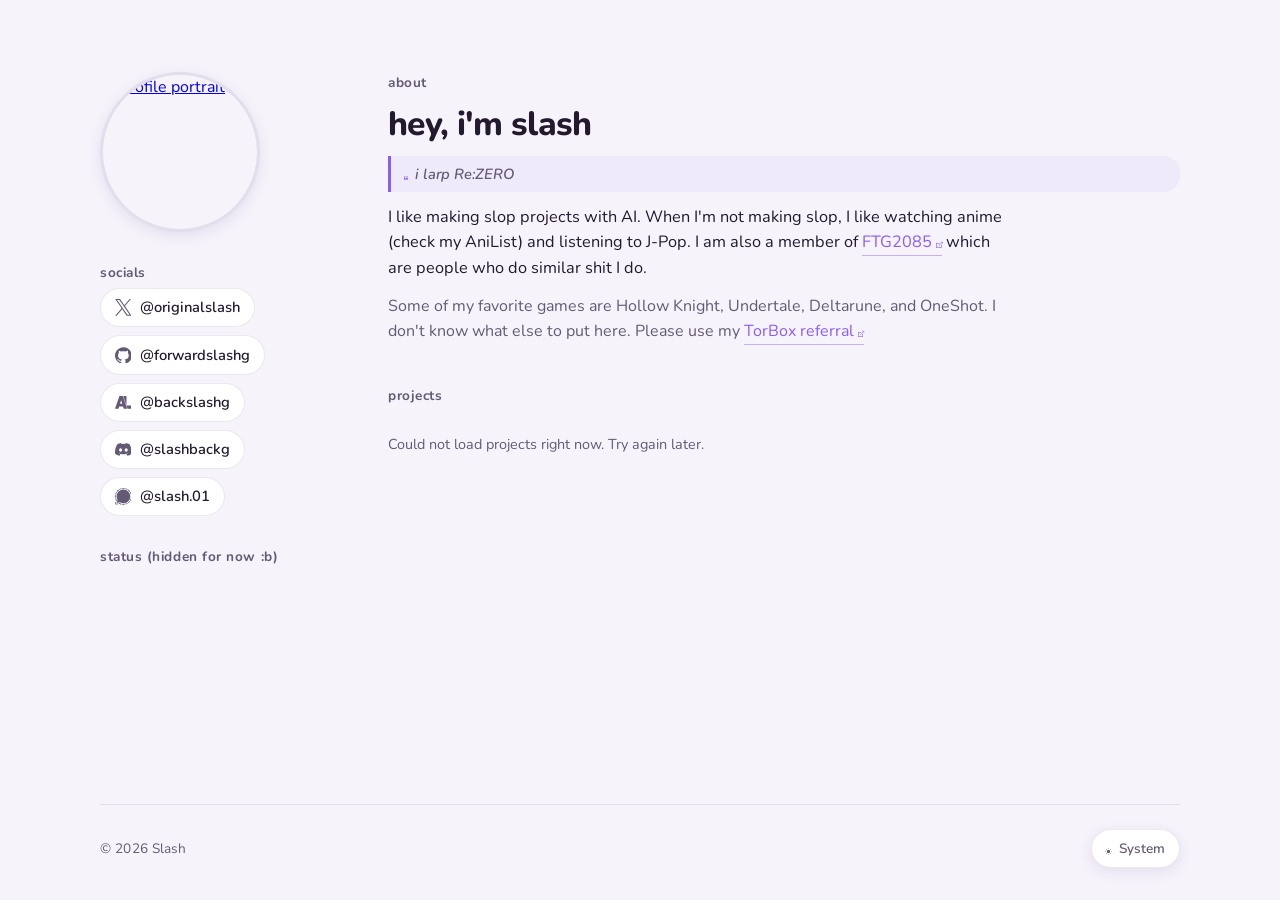
==== commit 8383a877: "Add Discord link and update user ID" ====
--- a/index.html
+++ b/index.html
@@ -91,6 +91,10 @@
 					<svg class="social-icon" viewBox="0 0 24 24" fill="currentColor" aria-hidden="true" focusable="false"><path d="M24 17.53v2.421c0 .71-.391 1.101-1.1 1.101h-5l-.057-.165L11.84 3.736c.106-.502.46-.788 1.053-.788h2.422c.71 0 1.1.391 1.1 1.1v12.38H22.9c.71 0 1.1.392 1.1 1.101zM11.034 2.947l6.337 18.104h-4.918l-1.052-3.131H6.019l-1.077 3.131H0L6.361 2.948h4.673zm-.66 10.96-1.69-5.014-1.541 5.015h3.23z"/></svg>
 					<span>@backslashg</span>
 				</a>
+				<a class="social-link" href="https://discord.com/users/1505705057805406298" target="_blank" rel="noreferrer">
+					<svg class="social-icon" viewBox="0 0 24 24" fill="currentColor" aria-hidden="true" focusable="false"><path d="M20.317 4.369a19.79 19.79 0 0 0-4.885-1.515.074.074 0 0 0-.079.037c-.21.375-.444.864-.608 1.25a18.27 18.27 0 0 0-5.487 0 12.64 12.64 0 0 0-.617-1.25.077.077 0 0 0-.079-.037A19.736 19.736 0 0 0 3.677 4.37a.07.07 0 0 0-.032.027C.533 9.046-.32 13.58.099 18.057a.082.082 0 0 0 .031.057 19.9 19.9 0 0 0 5.993 3.03.078.078 0 0 0 .084-.028 14.09 14.09 0 0 0 1.226-1.994.076.076 0 0 0-.041-.106 13.107 13.107 0 0 1-1.872-.892.077.077 0 0 1-.008-.128 10.2 10.2 0 0 0 .372-.292.074.074 0 0 1 .077-.01c3.928 1.793 8.18 1.793 12.062 0a.074.074 0 0 1 .078.01c.12.098.246.198.373.292a.077.077 0 0 1-.006.127 12.3 12.3 0 0 1-1.873.892.077.077 0 0 0-.041.107c.36.698.772 1.362 1.225 1.993a.076.076 0 0 0 .084.028 19.839 19.839 0 0 0 6.002-3.03.077.077 0 0 0 .032-.054c.5-5.177-.838-9.674-3.549-13.66a.061.061 0 0 0-.031-.03zM8.02 15.331c-1.183 0-2.157-1.085-2.157-2.419 0-1.333.956-2.419 2.157-2.419 1.21 0 2.176 1.096 2.157 2.42 0 1.333-.956 2.418-2.157 2.418zm7.975 0c-1.183 0-2.157-1.085-2.157-2.419 0-1.333.955-2.419 2.157-2.419 1.21 0 2.176 1.096 2.157 2.42 0 1.333-.946 2.418-2.157 2.418z"/></svg>
+					<span>@slashbackg</span>
+				</a>
 				<a class="social-link" href="https://signal.me/#eu/cCCyEDzXI8mZwX10TNmpmqdItpoNfK7wpCZhd-CrMWQlKyirTAVEJI6PxqQlAC-f" target="_blank" rel="noreferrer">
 					<svg class="social-icon" viewBox="0 0 24 24" fill="currentColor" aria-hidden="true" focusable="false"><path d="M12 0q-.934 0-1.83.139l.17 1.111a11 11 0 0 1 3.32 0l.172-1.111A12 12 0 0 0 12 0M9.152.34A12 12 0 0 0 5.77 1.742l.584.961a10.8 10.8 0 0 1 3.066-1.27zm5.696 0-.268 1.094a10.8 10.8 0 0 1 3.066 1.27l.584-.962A12 12 0 0 0 14.848.34M12 2.25a9.75 9.75 0 0 0-8.539 14.459c.074.134.1.292.064.441l-1.013 4.338 4.338-1.013a.62.62 0 0 1 .441.064A9.7 9.7 0 0 0 12 21.75c5.385 0 9.75-4.365 9.75-9.75S17.385 2.25 12 2.25m-7.092.068a12 12 0 0 0-2.59 2.59l.909.664a11 11 0 0 1 2.345-2.345zm14.184 0-.664.909a11 11 0 0 1 2.345 2.345l.909-.664a12 12 0 0 0-2.59-2.59M1.742 5.77A12 12 0 0 0 .34 9.152l1.094.268a10.8 10.8 0 0 1 1.269-3.066zm20.516 0-.961.584a10.8 10.8 0 0 1 1.27 3.066l1.093-.268a12 12 0 0 0-1.402-3.383M.138 10.168A12 12 0 0 0 0 12q0 .934.139 1.83l1.111-.17A11 11 0 0 1 1.125 12q0-.848.125-1.66zm23.723.002-1.111.17q.125.812.125 1.66c0 .848-.042 1.12-.125 1.66l1.111.172a12.1 12.1 0 0 0 0-3.662M1.434 14.58l-1.094.268a12 12 0 0 0 .96 2.591l-.265 1.14 1.096.255.36-1.539-.188-.365a10.8 10.8 0 0 1-.87-2.35m21.133 0a10.8 10.8 0 0 1-1.27 3.067l.962.584a12 12 0 0 0 1.402-3.383zm-1.793 3.848a11 11 0 0 1-2.345 2.345l.664.909a12 12 0 0 0 2.59-2.59zm-19.959 1.1L.357 21.48a1.8 1.8 0 0 0 2.162 2.161l1.954-.455-.256-1.095-1.953.455a.675.675 0 0 1-.81-.81l.454-1.954zm16.832 1.769a10.8 10.8 0 0 1-3.066 1.27l.268 1.093a12 12 0 0 0 3.382-1.402zm-10.94.213-1.54.36.256 1.095 1.139-.266c.814.415 1.683.74 2.591.961l.268-1.094a10.8 10.8 0 0 1-2.35-.869zm3.634 1.24-.172 1.111a12.1 12.1 0 0 0 3.662 0l-.17-1.111q-.812.125-1.66.125a11 11 0 0 1-1.66-.125"/></svg>
 					<span>@slash.01</span>
@@ -108,7 +112,7 @@
 					frameborder="0"
 					scrolling="no"
 					sandbox="allow-scripts"
-					src="https://widgets.vendicated.dev/user?id=1470267547789033523&theme=dark&banner=true&full-banner=false&rounded-corners=true&discord-icon=false&badges=true&guess-nitro=true&background-color=%231d1a17&foreground-color=%23ede8de"
+					src="https://widgets.vendicated.dev/user?id=1505705057805406298&theme=dark&banner=true&full-banner=false&rounded-corners=true&discord-icon=false&badges=true&guess-nitro=true&background-color=%231d1a17&foreground-color=%23ede8de"
 				></iframe>
 				<iframe
 					class="lastfm-embed"
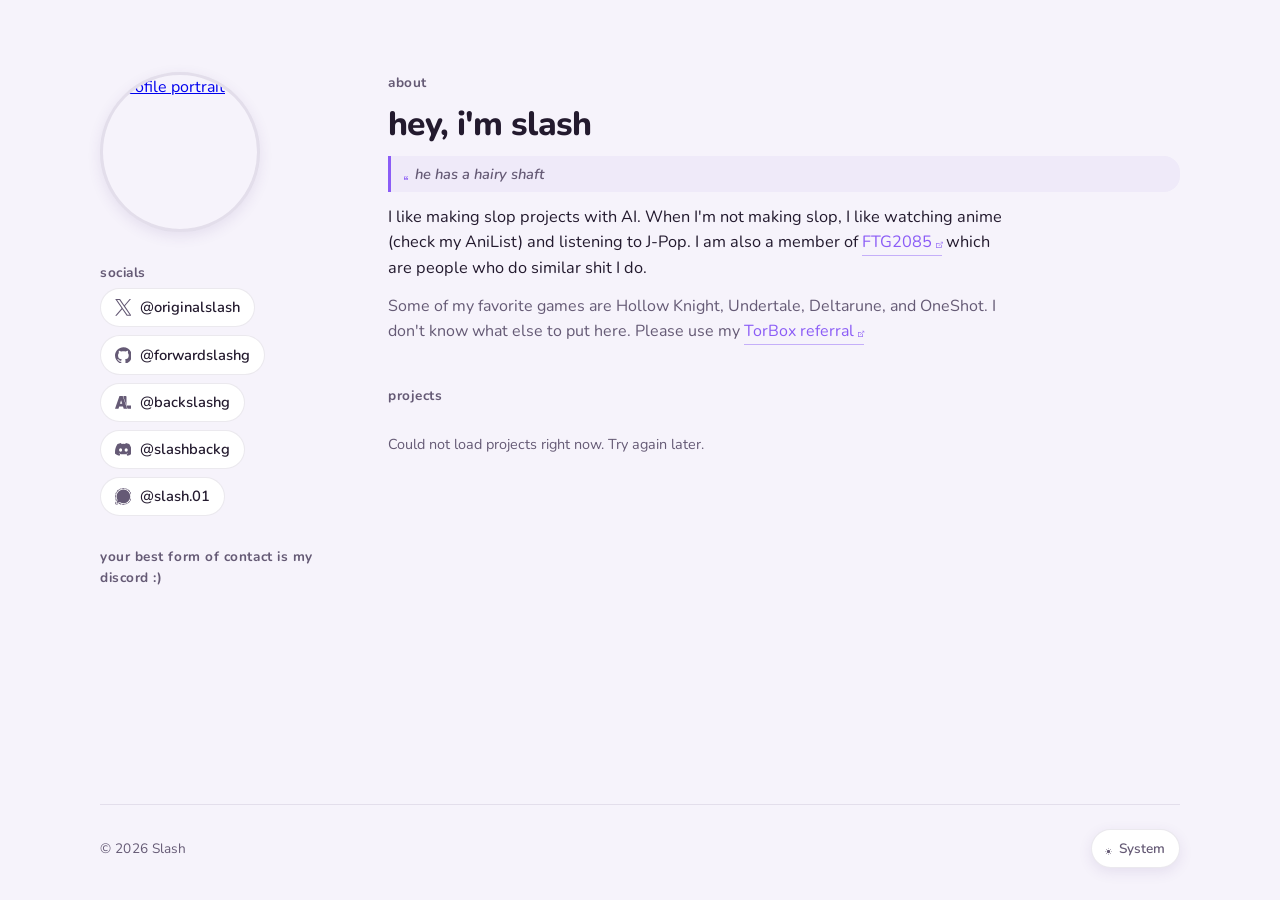
==== commit 9fd7ba4c: "sloafiasdfasdf" ====
--- a/index.html
+++ b/index.html
@@ -101,7 +101,7 @@
 				</a>
 			</nav>
 
-			<p class="label">Status (hidden for now :b)</p>
+			<p class="label">your best form of contact is my discord :)</p>
 			<div class="embed-stack">
 			<!--
 				<iframe
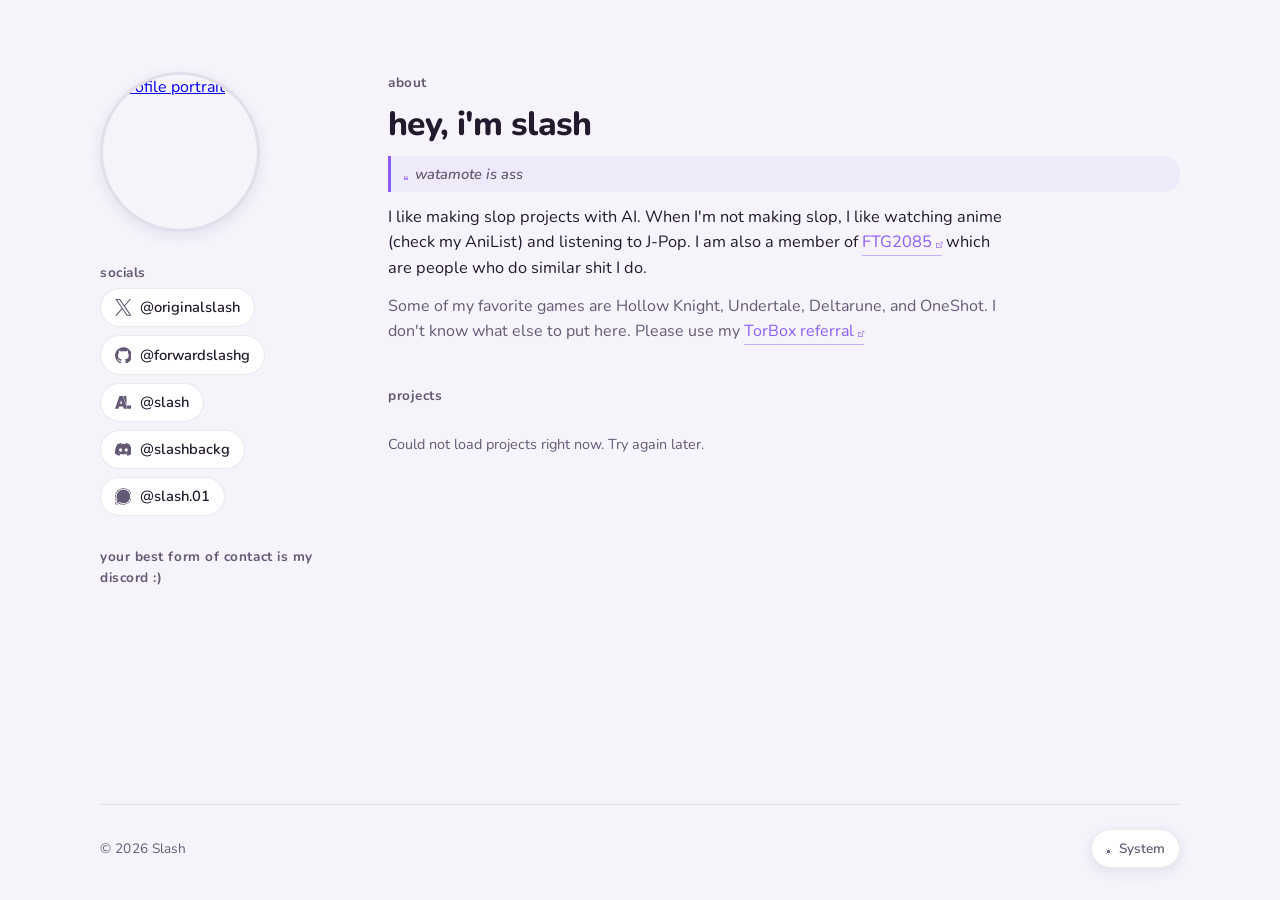
==== commit 76019a33: "Update index.html" ====
--- a/index.html
+++ b/index.html
@@ -87,9 +87,9 @@
 					<svg class="social-icon" viewBox="0 0 24 24" fill="currentColor" aria-hidden="true" focusable="false"><path d="M12 .297c-6.63 0-12 5.373-12 12 0 5.303 3.438 9.8 8.205 11.385.6.113.82-.258.82-.577 0-.285-.01-1.04-.015-2.04-3.338.724-4.042-1.61-4.042-1.61C4.422 18.07 3.633 17.7 3.633 17.7c-1.087-.744.084-.729.084-.729 1.205.084 1.838 1.236 1.838 1.236 1.07 1.835 2.809 1.305 3.495.998.108-.776.417-1.305.76-1.605-2.665-.3-5.466-1.332-5.466-5.93 0-1.31.465-2.38 1.235-3.22-.135-.303-.54-1.523.105-3.176 0 0 1.005-.322 3.3 1.23.96-.267 1.98-.399 3-.405 1.02.006 2.04.138 3 .405 2.28-1.552 3.285-1.23 3.285-1.23.645 1.653.24 2.873.12 3.176.765.84 1.23 1.91 1.23 3.22 0 4.61-2.805 5.625-5.475 5.92.42.36.81 1.096.81 2.22 0 1.606-.015 2.896-.015 3.286 0 .315.21.69.825.57C20.565 22.092 24 17.592 24 12.297c0-6.627-5.373-12-12-12"/></svg>
 					<span>@forwardslashg</span>
 				</a>
-				<a class="social-link" href="https://anilist.co/user/backslashg/" target="_blank" rel="noreferrer">
+				<a class="social-link" href="https://anilist.co/user/slash/" target="_blank" rel="noreferrer">
 					<svg class="social-icon" viewBox="0 0 24 24" fill="currentColor" aria-hidden="true" focusable="false"><path d="M24 17.53v2.421c0 .71-.391 1.101-1.1 1.101h-5l-.057-.165L11.84 3.736c.106-.502.46-.788 1.053-.788h2.422c.71 0 1.1.391 1.1 1.1v12.38H22.9c.71 0 1.1.392 1.1 1.101zM11.034 2.947l6.337 18.104h-4.918l-1.052-3.131H6.019l-1.077 3.131H0L6.361 2.948h4.673zm-.66 10.96-1.69-5.014-1.541 5.015h3.23z"/></svg>
-					<span>@backslashg</span>
+					<span>@slash</span>
 				</a>
 				<a class="social-link" href="https://discord.com/users/1505705057805406298" target="_blank" rel="noreferrer">
 					<svg class="social-icon" viewBox="0 0 24 24" fill="currentColor" aria-hidden="true" focusable="false"><path d="M20.317 4.369a19.79 19.79 0 0 0-4.885-1.515.074.074 0 0 0-.079.037c-.21.375-.444.864-.608 1.25a18.27 18.27 0 0 0-5.487 0 12.64 12.64 0 0 0-.617-1.25.077.077 0 0 0-.079-.037A19.736 19.736 0 0 0 3.677 4.37a.07.07 0 0 0-.032.027C.533 9.046-.32 13.58.099 18.057a.082.082 0 0 0 .031.057 19.9 19.9 0 0 0 5.993 3.03.078.078 0 0 0 .084-.028 14.09 14.09 0 0 0 1.226-1.994.076.076 0 0 0-.041-.106 13.107 13.107 0 0 1-1.872-.892.077.077 0 0 1-.008-.128 10.2 10.2 0 0 0 .372-.292.074.074 0 0 1 .077-.01c3.928 1.793 8.18 1.793 12.062 0a.074.074 0 0 1 .078.01c.12.098.246.198.373.292a.077.077 0 0 1-.006.127 12.3 12.3 0 0 1-1.873.892.077.077 0 0 0-.041.107c.36.698.772 1.362 1.225 1.993a.076.076 0 0 0 .084.028 19.839 19.839 0 0 0 6.002-3.03.077.077 0 0 0 .032-.054c.5-5.177-.838-9.674-3.549-13.66a.061.061 0 0 0-.031-.03zM8.02 15.331c-1.183 0-2.157-1.085-2.157-2.419 0-1.333.956-2.419 2.157-2.419 1.21 0 2.176 1.096 2.157 2.42 0 1.333-.956 2.418-2.157 2.418zm7.975 0c-1.183 0-2.157-1.085-2.157-2.419 0-1.333.955-2.419 2.157-2.419 1.21 0 2.176 1.096 2.157 2.42 0 1.333-.946 2.418-2.157 2.418z"/></svg>
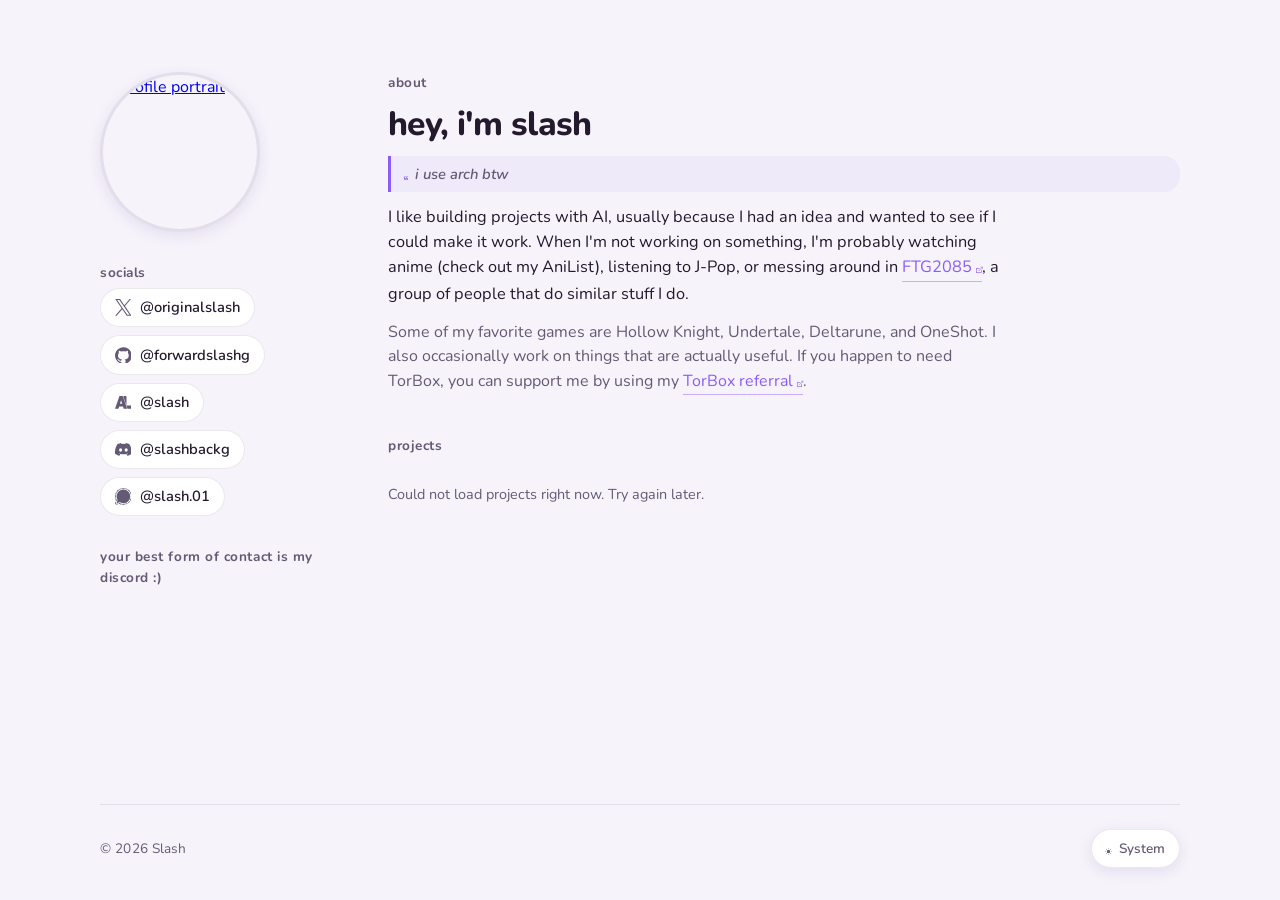
==== commit 800116f3: "gone professional" ====
--- a/index.html
+++ b/index.html
@@ -58,7 +58,6 @@
 			<p class="geo-block__emoji" aria-hidden="true">🍁</p>
 			<h1 class="geo-block__title" id="geo-block-title">nice try, eh?</h1>
 			<p class="geo-block__copy">This site is not available in Canada.</p>
-			<p class="geo-block__small">Please go drink your syrup elsewhere.</p>
 		</div>
 	</div>
 
@@ -134,11 +133,12 @@
 					<span class="quote-text">missingno</span>
 				</p>
 				<p class="lead">
-					I like making slop projects with AI. When I'm not making slop, I like watching anime (check my AniList) and listening to J-Pop. I am also a member of <a class="inline-link" href="https://ftg.gay" target="_blank" rel="noreferrer">FTG2085<i class="bi bi-box-arrow-up-right external-icon" aria-hidden="true"></i></a> which are people who do similar shit I do.
-				</p>
-				<p class="body-copy">
-					 Some of my favorite games are Hollow Knight, Undertale, Deltarune, and OneShot. I don't know what else to put here. Please use my <a class="inline-link" href="https://torbox.app/subscription?referral=5aa1d4ff-3c47-4983-91fa-a9908dc65124" target="_blank" rel="noreferrer">TorBox referral<i class="bi bi-box-arrow-up-right external-icon" aria-hidden="true"></i></a>
-				</p>
+	I like building projects with AI, usually because I had an idea and wanted to see if I could make it work. When I'm not working on something, I'm probably watching anime (check out my AniList), listening to J-Pop, or messing around in <a class="inline-link" href="https://ftg.gay" target="_blank" rel="noreferrer">FTG2085<i class="bi bi-box-arrow-up-right external-icon" aria-hidden="true"></i></a>, a group of people that do similar stuff I do.
+</p>
+
+<p class="body-copy">
+	Some of my favorite games are Hollow Knight, Undertale, Deltarune, and OneShot. I also occasionally work on things that are actually useful. If you happen to need TorBox, you can support me by using my <a class="inline-link" href="https://torbox.app/subscription?referral=5aa1d4ff-3c47-4983-91fa-a9908dc65124" target="_blank" rel="noreferrer">TorBox referral<i class="bi bi-box-arrow-up-right external-icon" aria-hidden="true"></i></a>.
+</p>
 			</section>
 
 			<section class="section" aria-labelledby="projects-label">
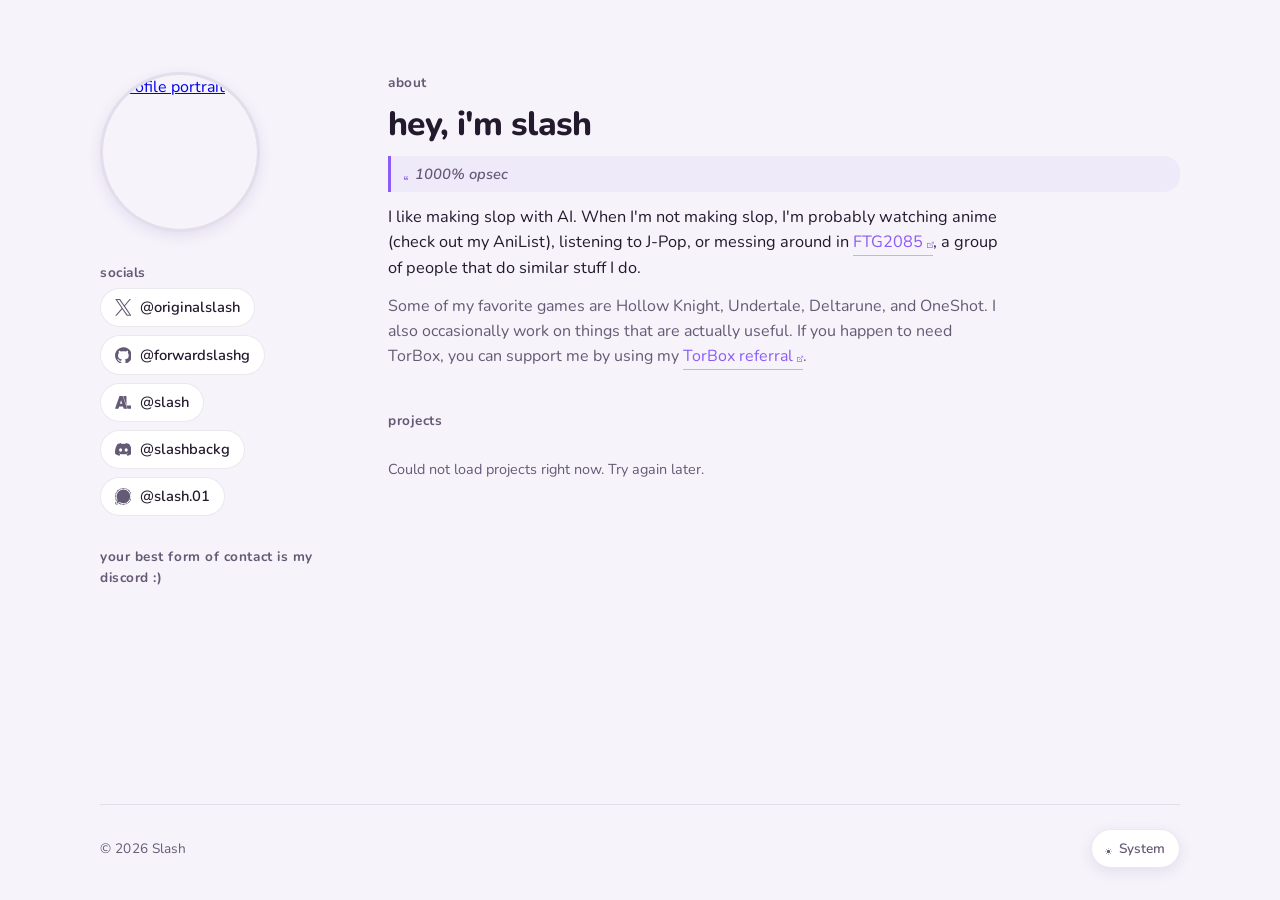
==== commit 351d5e0a: "elslop" ====
--- a/index.html
+++ b/index.html
@@ -133,7 +133,7 @@
 					<span class="quote-text">missingno</span>
 				</p>
 				<p class="lead">
-	I like building projects with AI, usually because I had an idea and wanted to see if I could make it work. When I'm not working on something, I'm probably watching anime (check out my AniList), listening to J-Pop, or messing around in <a class="inline-link" href="https://ftg.gay" target="_blank" rel="noreferrer">FTG2085<i class="bi bi-box-arrow-up-right external-icon" aria-hidden="true"></i></a>, a group of people that do similar stuff I do.
+	I like making slop with AI. When I'm not making slop, I'm probably watching anime (check out my AniList), listening to J-Pop, or messing around in <a class="inline-link" href="https://ftg.gay" target="_blank" rel="noreferrer">FTG2085<i class="bi bi-box-arrow-up-right external-icon" aria-hidden="true"></i></a>, a group of people that do similar stuff I do.
 </p>
 
 <p class="body-copy">
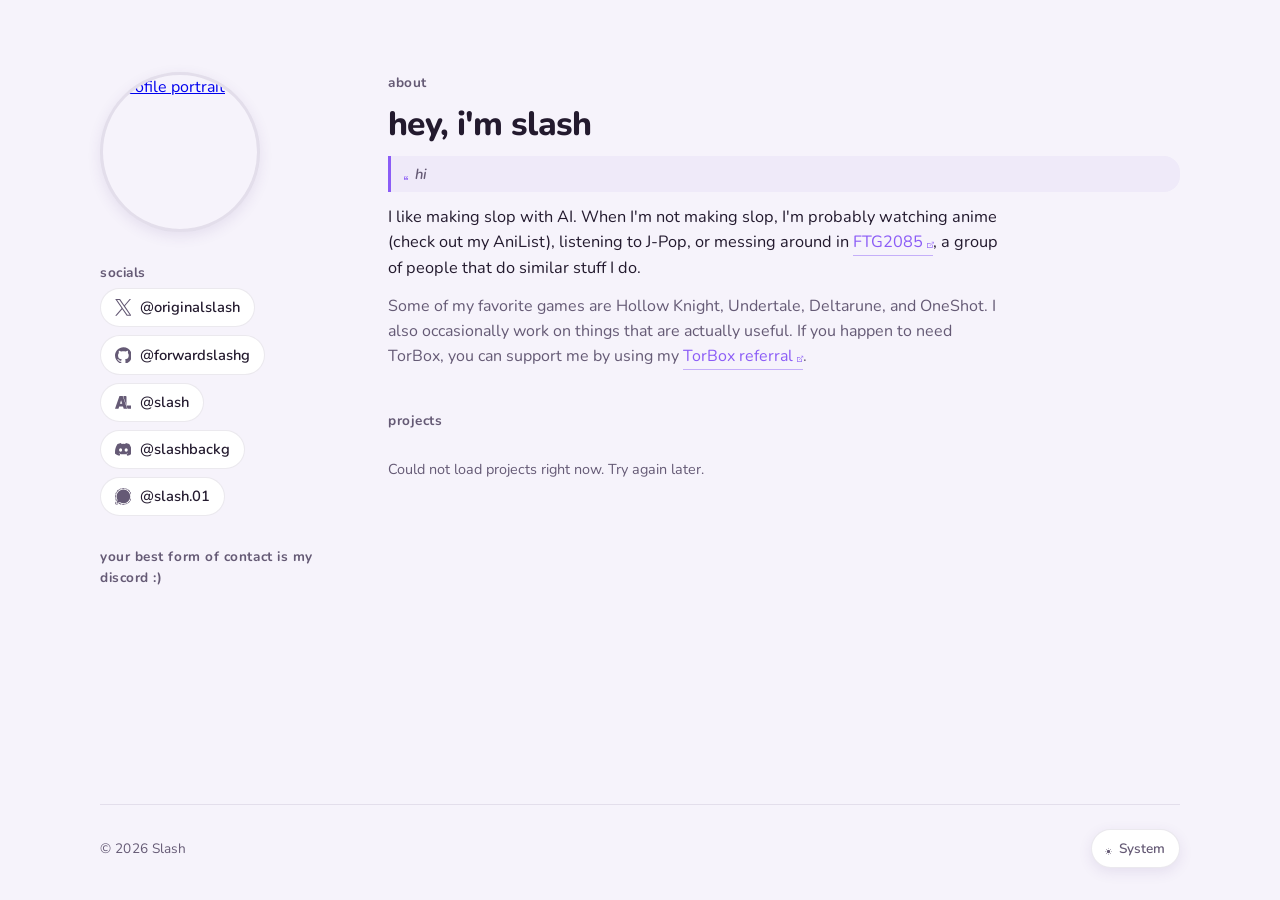
==== commit 11982dd4: "Add slash favicon" ====
--- a/index.html
+++ b/index.html
@@ -9,6 +9,7 @@
 	<meta name="author" content="Slash">
 	<meta name="theme-color" content="#130d1b">
 	<meta name="color-scheme" content="light dark">
+	<link rel="icon" type="image/svg+xml" href="/favicon.svg">
 	<link rel="canonical" href="https://slash.gay/">
 
 	<script>
